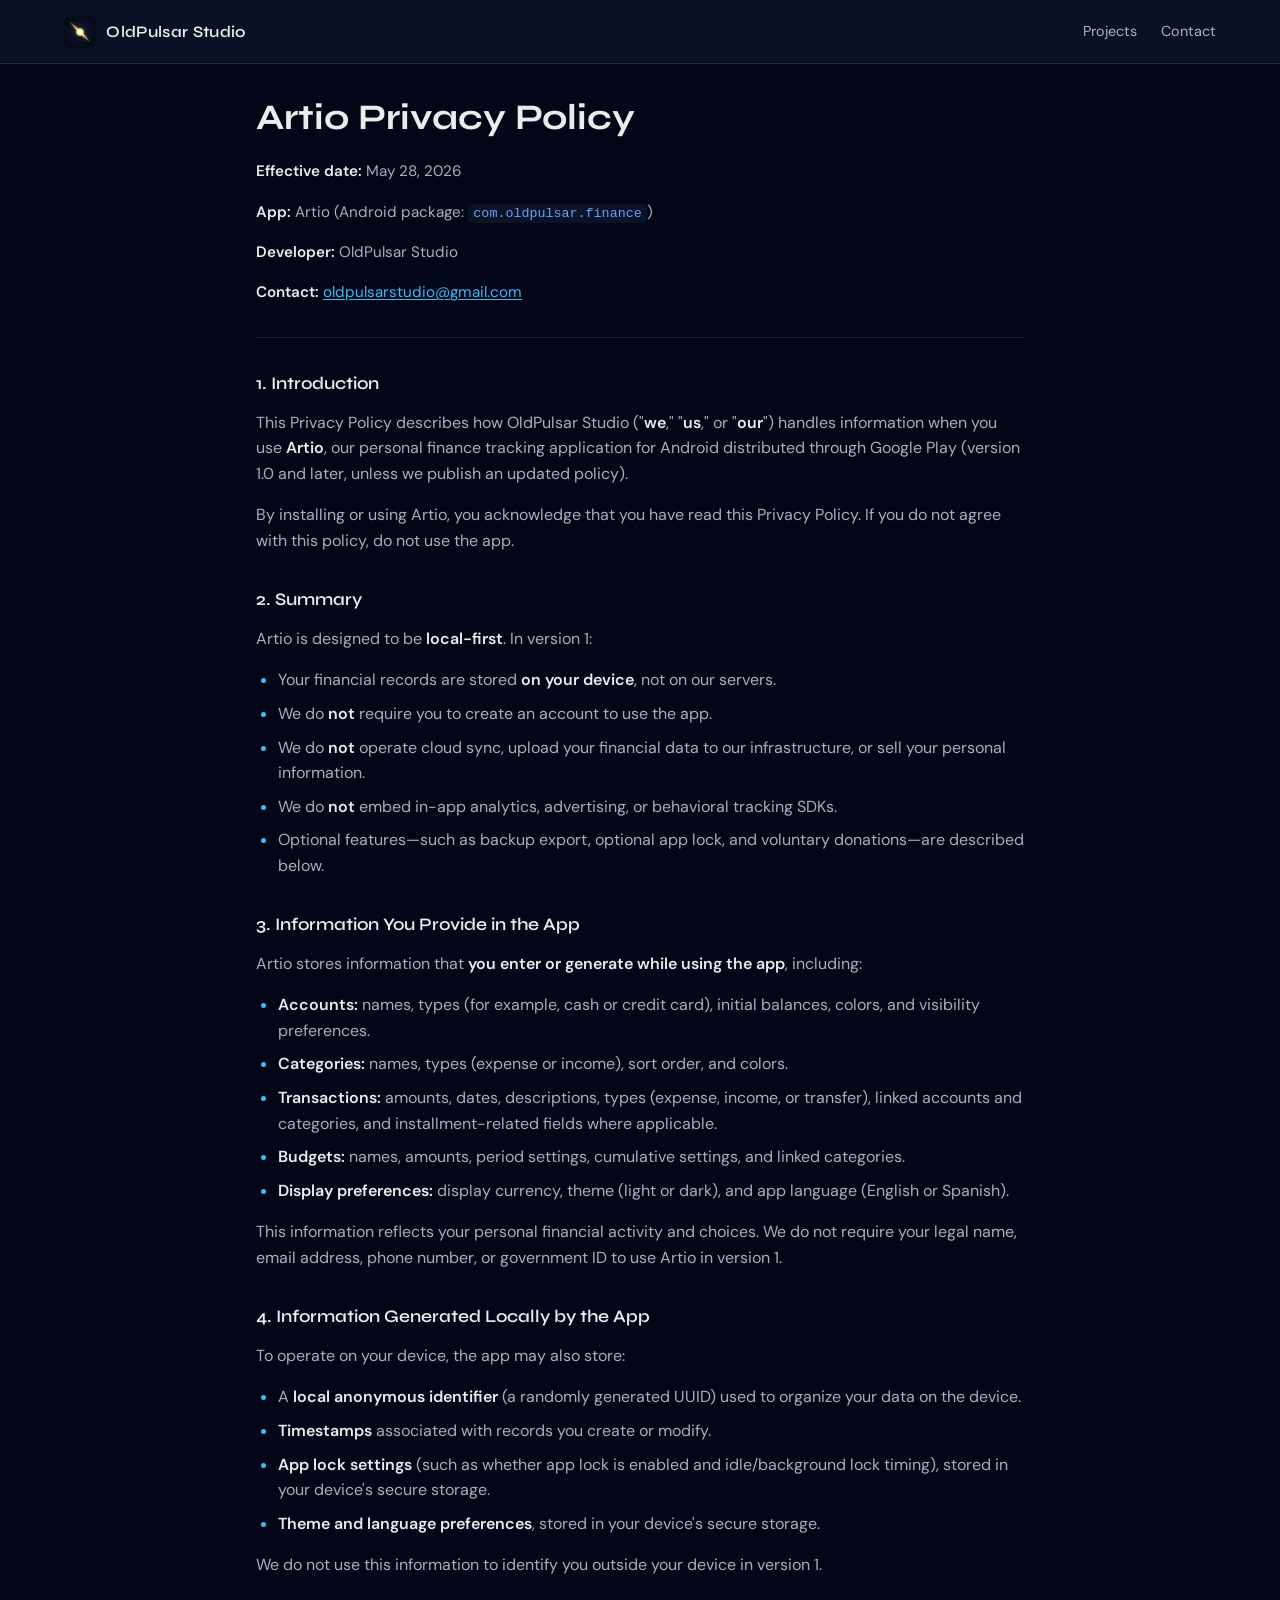
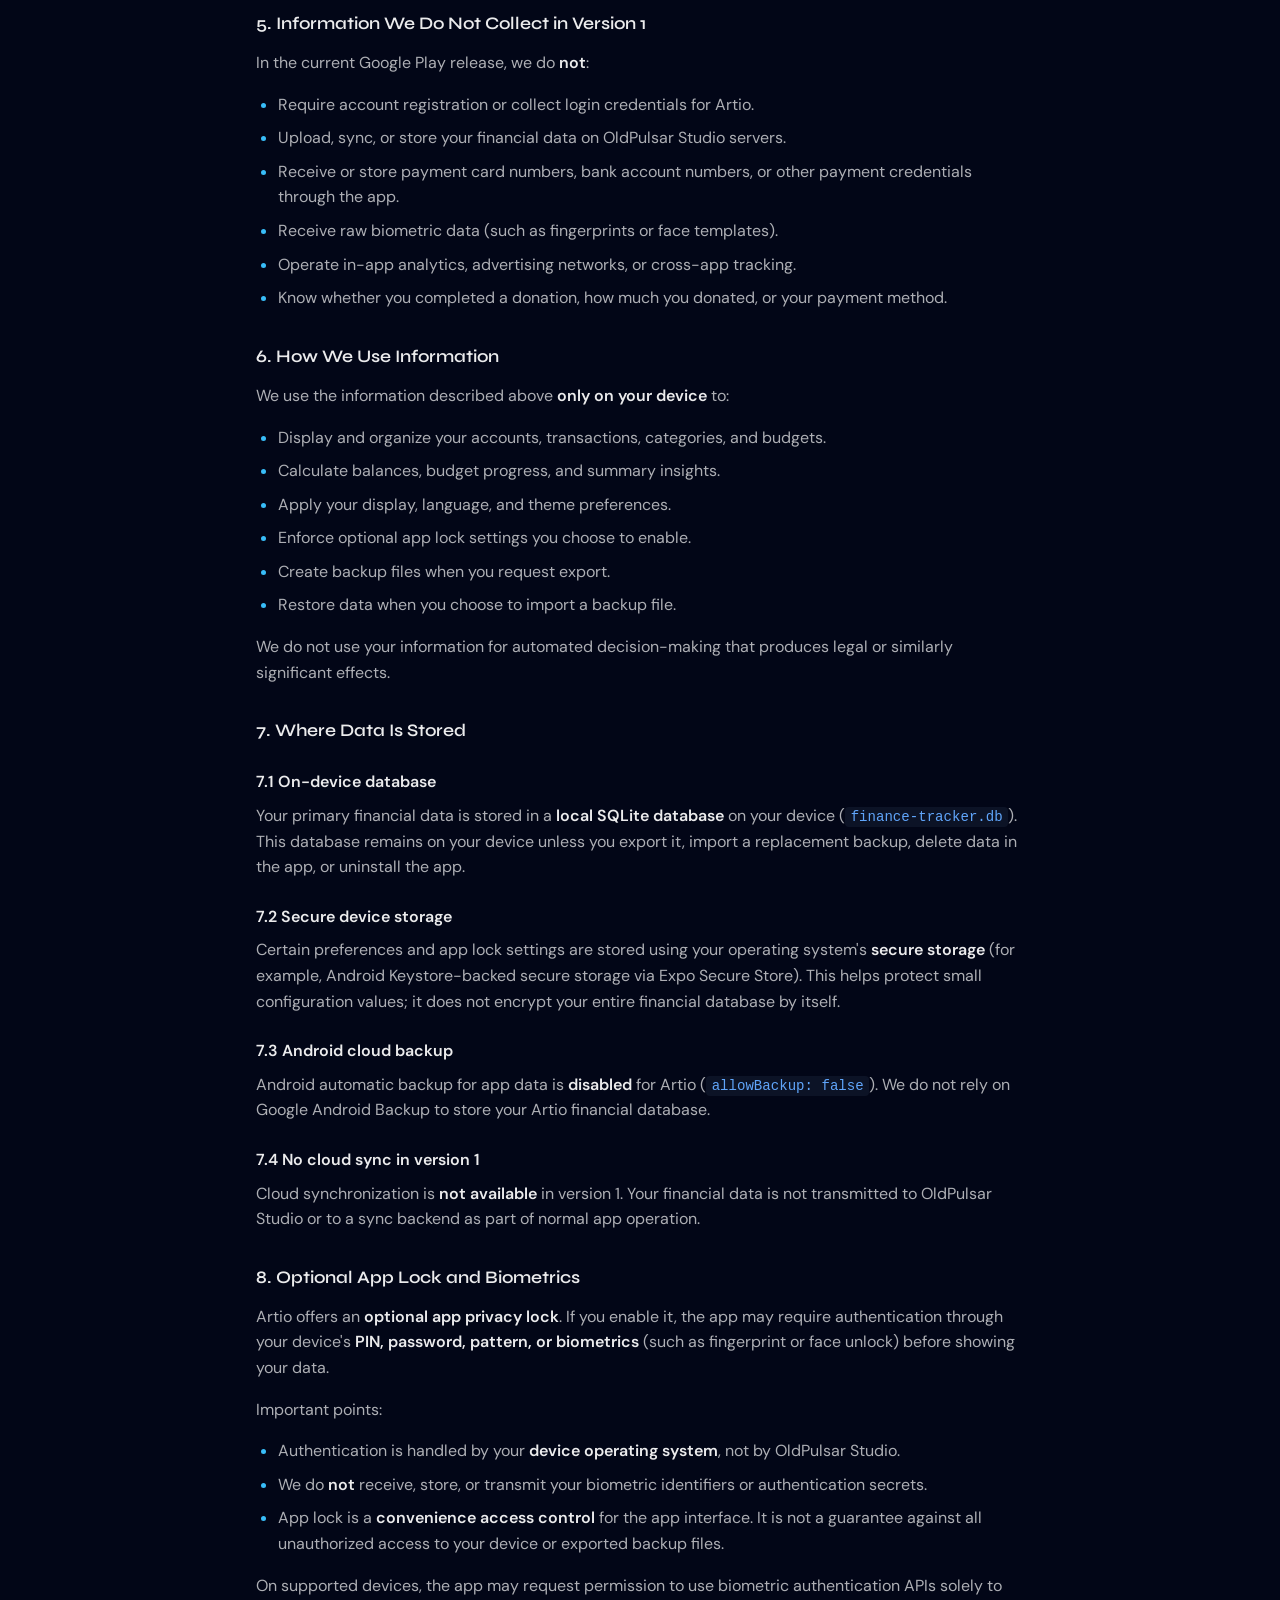
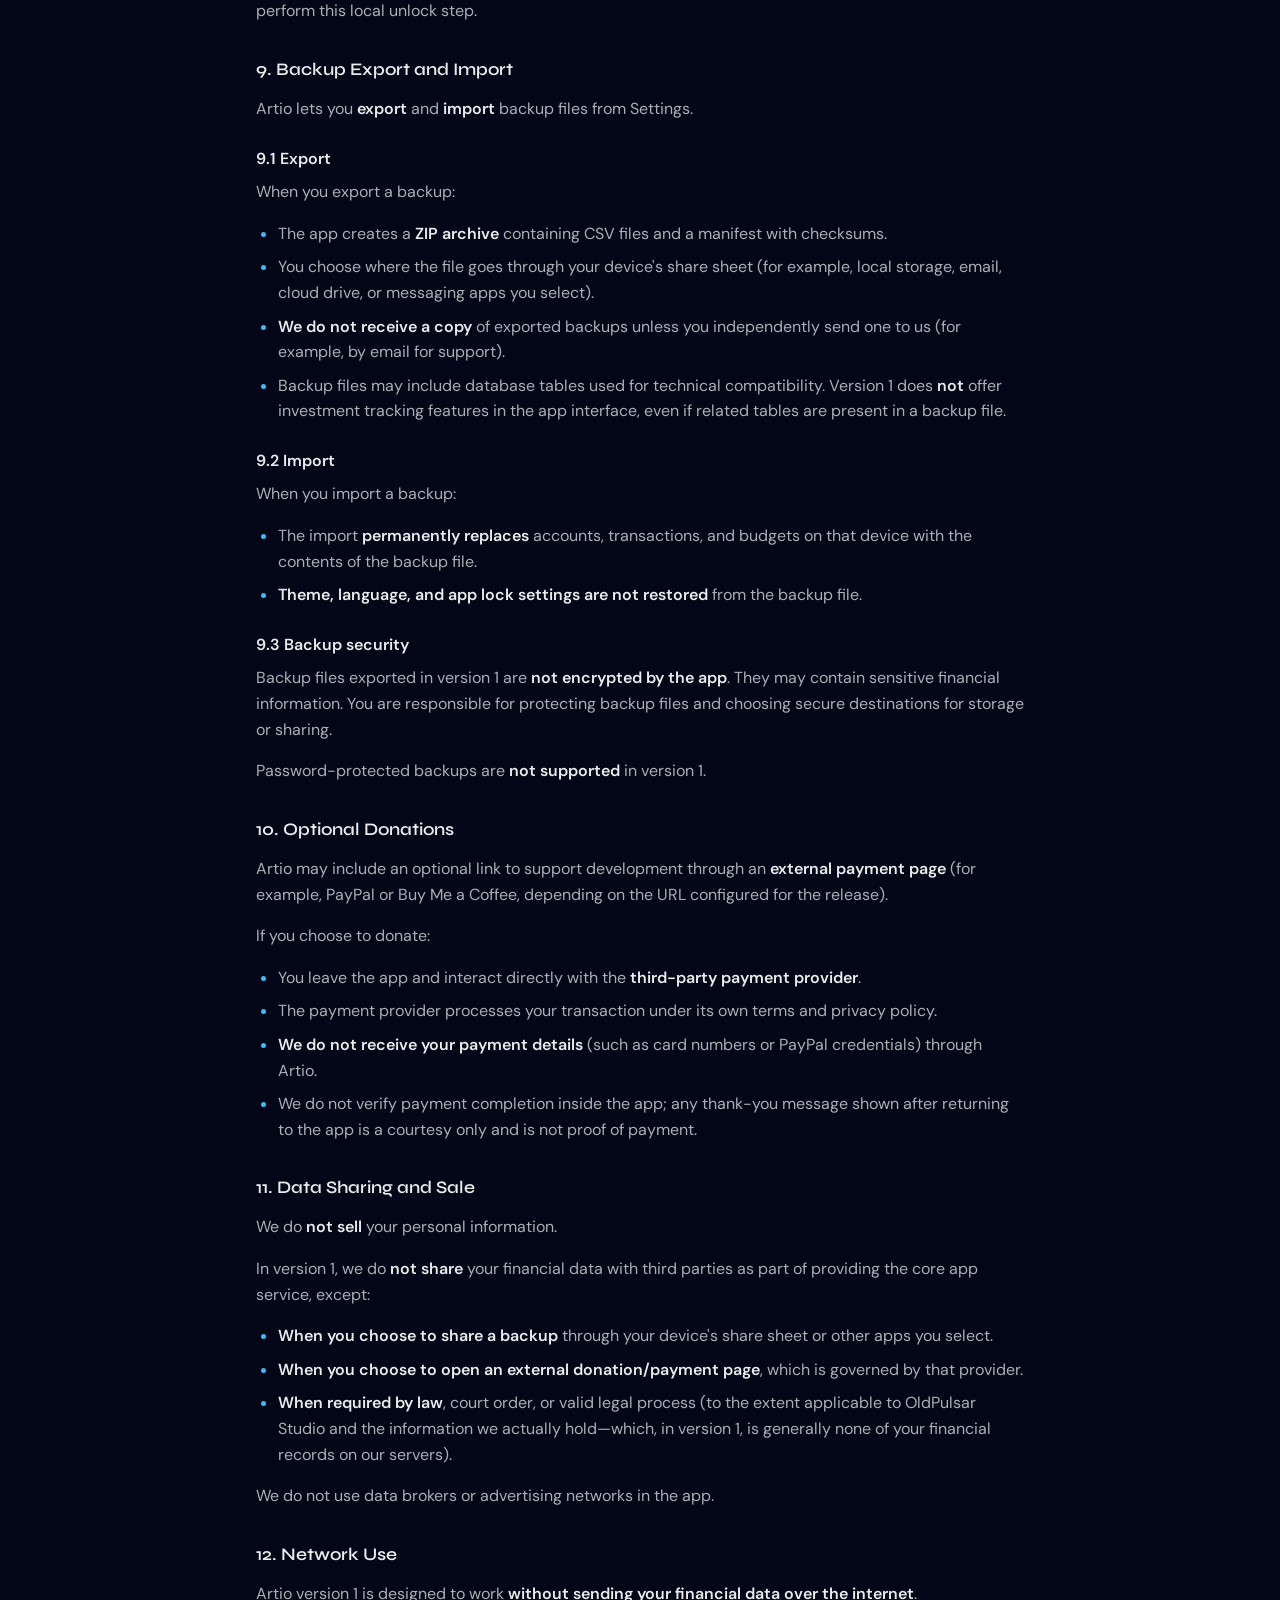
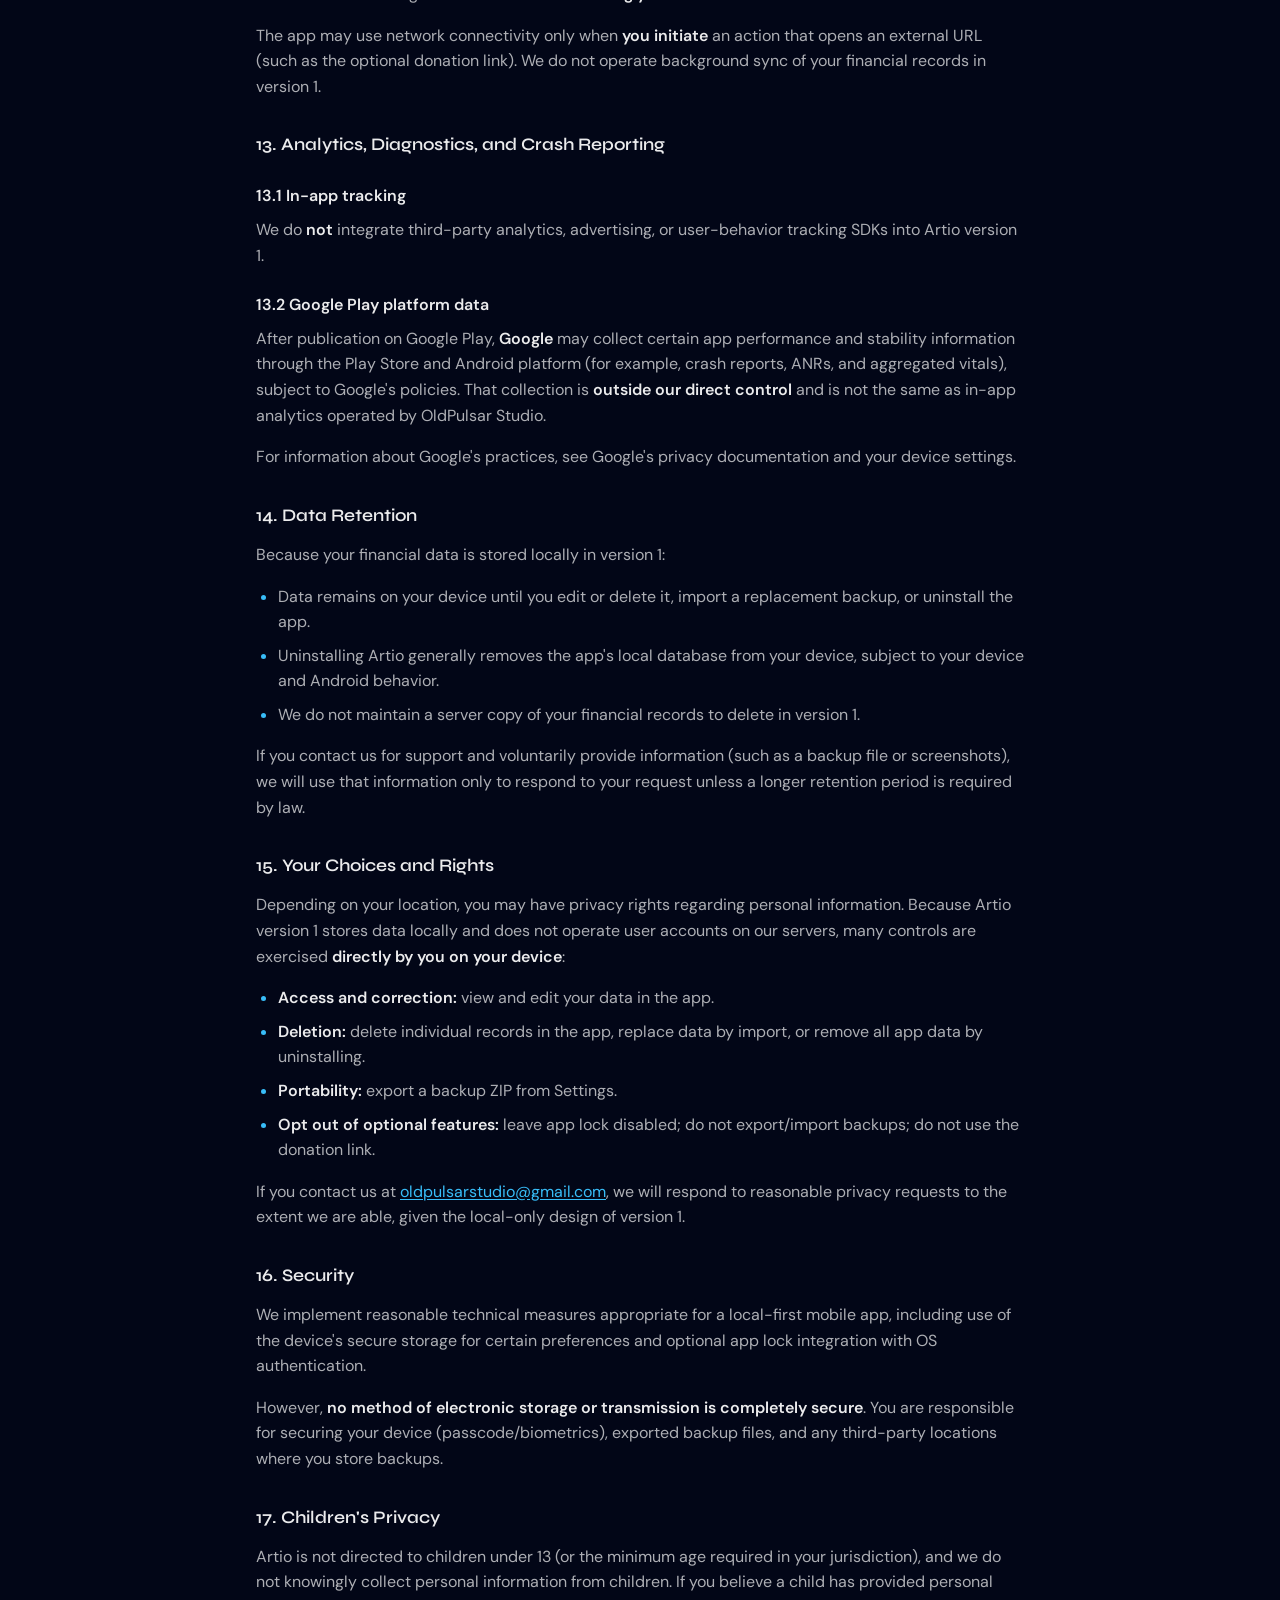
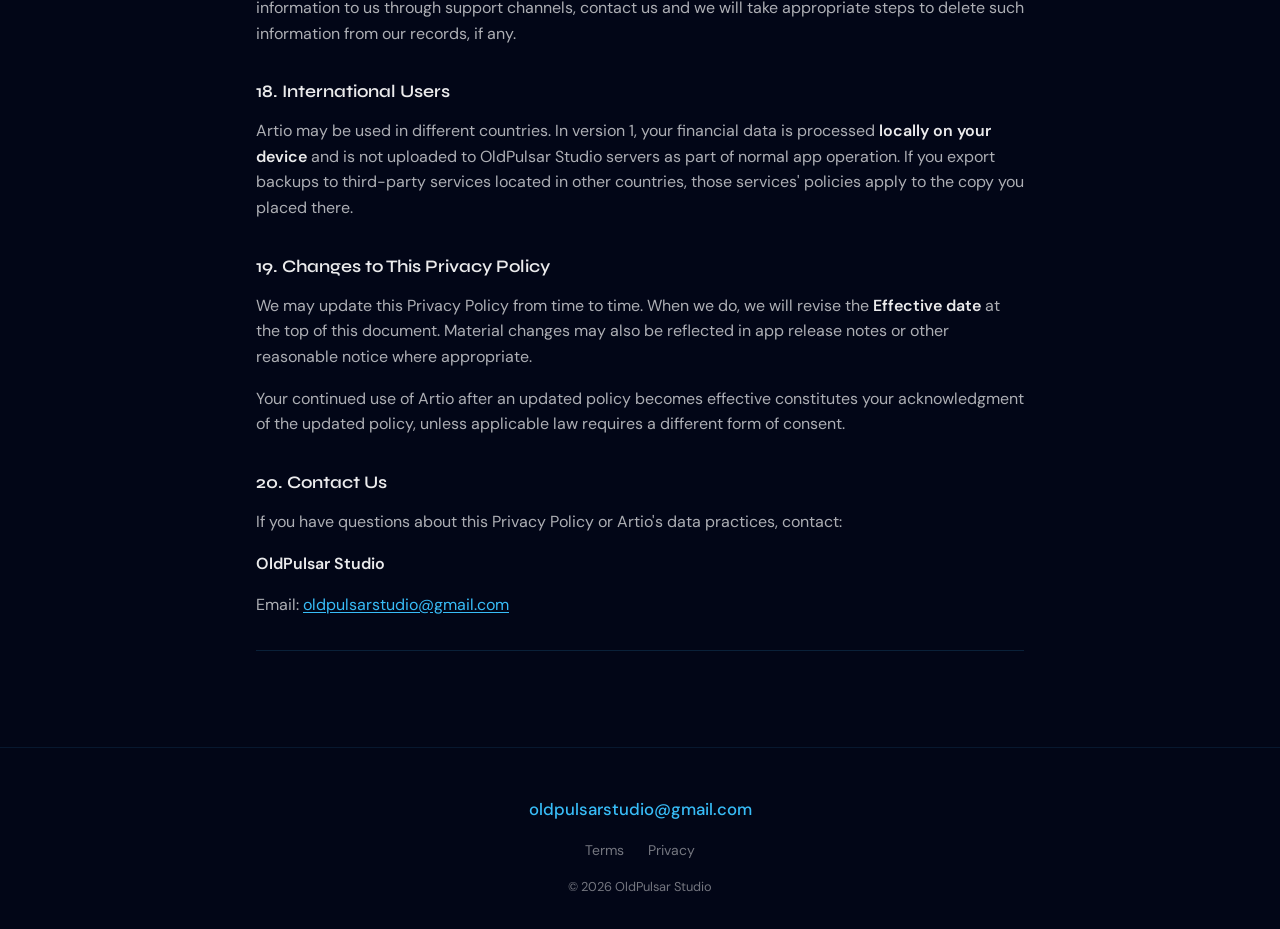
==== privacy/index.html @ 18e0c033 "Add OldPulsar Studio landing site with Artio legal pages. Ship the pulsar-themed GitHub Pages site, " ====
<!DOCTYPE html>
<html lang="en">
<head>
  <meta charset="UTF-8">
  <meta name="viewport" content="width=device-width, initial-scale=1">
  <meta name="description" content="Artio Privacy Policy — OldPulsar Studio">
  <meta name="theme-color" content="#020617">
  <title>Artio Privacy Policy — OldPulsar Studio</title>
  <link rel="icon" href="../assets/favicon.svg" type="image/svg+xml">
  <link rel="preconnect" href="https://fonts.googleapis.com">
  <link rel="preconnect" href="https://fonts.gstatic.com" crossorigin>
  <link href="https://fonts.googleapis.com/css2?family=DM+Sans:ital,opsz,wght@0,9..40,400;0,9..40,500;0,9..40,600&family=Syne:wght@600;700&display=swap" rel="stylesheet">
  <link rel="stylesheet" href="../style.css">
</head>
<body>
  <header class="site-header">
    <div class="container">
      <a class="brand" href="/">
        <img class="brand__mark" src="../assets/oldpulsar-mark.svg" alt="" width="32" height="32">
        <span>OldPulsar Studio</span>
      </a>
      <nav class="site-nav" aria-label="Main">
        <a href="/#projects">Projects</a>
        <a href="/#contact">Contact</a>
      </nav>
    </div>
  </header>

  <main class="page-legal">
    <div class="container legal">
      <div class="legal-body">
      <h1>Artio Privacy Policy</h1>
      <p><strong>Effective date:</strong> May 28, 2026</p>
      <p><strong>App:</strong> Artio (Android package: <code>com.oldpulsar.finance</code>)</p>
      <p><strong>Developer:</strong> OldPulsar Studio</p>
      <p><strong>Contact:</strong> <a href="mailto:oldpulsarstudio@gmail.com">oldpulsarstudio@gmail.com</a></p>
      <hr>
      <h3 id="1-introduction">1. Introduction</h3>
      <p>This Privacy Policy describes how OldPulsar Studio ("<strong>we</strong>," "<strong>us</strong>," or "<strong>our</strong>") handles information when you use <strong>Artio</strong>, our personal finance tracking application for Android distributed through Google Play (version 1.0 and later, unless we publish an updated policy).</p>
      <p>By installing or using Artio, you acknowledge that you have read this Privacy Policy. If you do not agree with this policy, do not use the app.</p>
      <h3 id="2-summary">2. Summary</h3>
      <p>Artio is designed to be <strong>local-first</strong>. In version 1:</p>
      <ul>
      <li>Your financial records are stored <strong>on your device</strong>, not on our servers.</li>
      <li>We do <strong>not</strong> require you to create an account to use the app.</li>
      <li>We do <strong>not</strong> operate cloud sync, upload your financial data to our infrastructure, or sell your personal information.</li>
      <li>We do <strong>not</strong> embed in-app analytics, advertising, or behavioral tracking SDKs.</li>
      <li>Optional features—such as backup export, optional app lock, and voluntary donations—are described below.</li>
      </ul>
      <h3 id="3-information-you-provide-in-the-app">3. Information You Provide in the App</h3>
      <p>Artio stores information that <strong>you enter or generate while using the app</strong>, including:</p>
      <ul>
      <li><strong>Accounts:</strong> names, types (for example, cash or credit card), initial balances, colors, and visibility preferences.</li>
      <li><strong>Categories:</strong> names, types (expense or income), sort order, and colors.</li>
      <li><strong>Transactions:</strong> amounts, dates, descriptions, types (expense, income, or transfer), linked accounts and categories, and installment-related fields where applicable.</li>
      <li><strong>Budgets:</strong> names, amounts, period settings, cumulative settings, and linked categories.</li>
      <li><strong>Display preferences:</strong> display currency, theme (light or dark), and app language (English or Spanish).</li>
      </ul>
      <p>This information reflects your personal financial activity and choices. We do not require your legal name, email address, phone number, or government ID to use Artio in version 1.</p>
      <h3 id="4-information-generated-locally-by-the-app">4. Information Generated Locally by the App</h3>
      <p>To operate on your device, the app may also store:</p>
      <ul>
      <li>A <strong>local anonymous identifier</strong> (a randomly generated UUID) used to organize your data on the device.</li>
      <li><strong>Timestamps</strong> associated with records you create or modify.</li>
      <li><strong>App lock settings</strong> (such as whether app lock is enabled and idle/background lock timing), stored in your device's secure storage.</li>
      <li><strong>Theme and language preferences</strong>, stored in your device's secure storage.</li>
      </ul>
      <p>We do not use this information to identify you outside your device in version 1.</p>
      <h3 id="5-information-we-do-not-collect-in-version-1">5. Information We Do Not Collect in Version 1</h3>
      <p>In the current Google Play release, we do <strong>not</strong>:</p>
      <ul>
      <li>Require account registration or collect login credentials for Artio.</li>
      <li>Upload, sync, or store your financial data on OldPulsar Studio servers.</li>
      <li>Receive or store payment card numbers, bank account numbers, or other payment credentials through the app.</li>
      <li>Receive raw biometric data (such as fingerprints or face templates).</li>
      <li>Operate in-app analytics, advertising networks, or cross-app tracking.</li>
      <li>Know whether you completed a donation, how much you donated, or your payment method.</li>
      </ul>
      <h3 id="6-how-we-use-information">6. How We Use Information</h3>
      <p>We use the information described above <strong>only on your device</strong> to:</p>
      <ul>
      <li>Display and organize your accounts, transactions, categories, and budgets.</li>
      <li>Calculate balances, budget progress, and summary insights.</li>
      <li>Apply your display, language, and theme preferences.</li>
      <li>Enforce optional app lock settings you choose to enable.</li>
      <li>Create backup files when you request export.</li>
      <li>Restore data when you choose to import a backup file.</li>
      </ul>
      <p>We do not use your information for automated decision-making that produces legal or similarly significant effects.</p>
      <h3 id="7-where-data-is-stored">7. Where Data Is Stored</h3>
      <h4 id="7-1-on-device-database">7.1 On-device database</h4>
      <p>Your primary financial data is stored in a <strong>local SQLite database</strong> on your device (<code>finance-tracker.db</code>). This database remains on your device unless you export it, import a replacement backup, delete data in the app, or uninstall the app.</p>
      <h4 id="7-2-secure-device-storage">7.2 Secure device storage</h4>
      <p>Certain preferences and app lock settings are stored using your operating system's <strong>secure storage</strong> (for example, Android Keystore-backed secure storage via Expo Secure Store). This helps protect small configuration values; it does not encrypt your entire financial database by itself.</p>
      <h4 id="7-3-android-cloud-backup">7.3 Android cloud backup</h4>
      <p>Android automatic backup for app data is <strong>disabled</strong> for Artio (<code>allowBackup: false</code>). We do not rely on Google Android Backup to store your Artio financial database.</p>
      <h4 id="7-4-no-cloud-sync-in-version-1">7.4 No cloud sync in version 1</h4>
      <p>Cloud synchronization is <strong>not available</strong> in version 1. Your financial data is not transmitted to OldPulsar Studio or to a sync backend as part of normal app operation.</p>
      <h3 id="8-optional-app-lock-and-biometrics">8. Optional App Lock and Biometrics</h3>
      <p>Artio offers an <strong>optional app privacy lock</strong>. If you enable it, the app may require authentication through your device's <strong>PIN, password, pattern, or biometrics</strong> (such as fingerprint or face unlock) before showing your data.</p>
      <p>Important points:</p>
      <ul>
      <li>Authentication is handled by your <strong>device operating system</strong>, not by OldPulsar Studio.</li>
      <li>We do <strong>not</strong> receive, store, or transmit your biometric identifiers or authentication secrets.</li>
      <li>App lock is a <strong>convenience access control</strong> for the app interface. It is not a guarantee against all unauthorized access to your device or exported backup files.</li>
      </ul>
      <p>On supported devices, the app may request permission to use biometric authentication APIs solely to perform this local unlock step.</p>
      <h3 id="9-backup-export-and-import">9. Backup Export and Import</h3>
      <p>Artio lets you <strong>export</strong> and <strong>import</strong> backup files from Settings.</p>
      <h4 id="9-1-export">9.1 Export</h4>
      <p>When you export a backup:</p>
      <ul>
      <li>The app creates a <strong>ZIP archive</strong> containing CSV files and a manifest with checksums.</li>
      <li>You choose where the file goes through your device's share sheet (for example, local storage, email, cloud drive, or messaging apps you select).</li>
      <li><strong>We do not receive a copy</strong> of exported backups unless you independently send one to us (for example, by email for support).</li>
      <li>Backup files may include database tables used for technical compatibility. Version 1 does <strong>not</strong> offer investment tracking features in the app interface, even if related tables are present in a backup file.</li>
      </ul>
      <h4 id="9-2-import">9.2 Import</h4>
      <p>When you import a backup:</p>
      <ul>
      <li>The import <strong>permanently replaces</strong> accounts, transactions, and budgets on that device with the contents of the backup file.</li>
      <li><strong>Theme, language, and app lock settings are not restored</strong> from the backup file.</li>
      </ul>
      <h4 id="9-3-backup-security">9.3 Backup security</h4>
      <p>Backup files exported in version 1 are <strong>not encrypted by the app</strong>. They may contain sensitive financial information. You are responsible for protecting backup files and choosing secure destinations for storage or sharing.</p>
      <p>Password-protected backups are <strong>not supported</strong> in version 1.</p>
      <h3 id="10-optional-donations">10. Optional Donations</h3>
      <p>Artio may include an optional link to support development through an <strong>external payment page</strong> (for example, PayPal or Buy Me a Coffee, depending on the URL configured for the release).</p>
      <p>If you choose to donate:</p>
      <ul>
      <li>You leave the app and interact directly with the <strong>third-party payment provider</strong>.</li>
      <li>The payment provider processes your transaction under its own terms and privacy policy.</li>
      <li><strong>We do not receive your payment details</strong> (such as card numbers or PayPal credentials) through Artio.</li>
      <li>We do not verify payment completion inside the app; any thank-you message shown after returning to the app is a courtesy only and is not proof of payment.</li>
      </ul>
      <h3 id="11-data-sharing-and-sale">11. Data Sharing and Sale</h3>
      <p>We do <strong>not sell</strong> your personal information.</p>
      <p>In version 1, we do <strong>not share</strong> your financial data with third parties as part of providing the core app service, except:</p>
      <ul>
      <li><strong>When you choose to share a backup</strong> through your device's share sheet or other apps you select.</li>
      <li><strong>When you choose to open an external donation/payment page</strong>, which is governed by that provider.</li>
      <li><strong>When required by law</strong>, court order, or valid legal process (to the extent applicable to OldPulsar Studio and the information we actually hold—which, in version 1, is generally none of your financial records on our servers).</li>
      </ul>
      <p>We do not use data brokers or advertising networks in the app.</p>
      <h3 id="12-network-use">12. Network Use</h3>
      <p>Artio version 1 is designed to work <strong>without sending your financial data over the internet</strong>.</p>
      <p>The app may use network connectivity only when <strong>you initiate</strong> an action that opens an external URL (such as the optional donation link). We do not operate background sync of your financial records in version 1.</p>
      <h3 id="13-analytics-diagnostics-and-crash-reporting">13. Analytics, Diagnostics, and Crash Reporting</h3>
      <h4 id="13-1-in-app-tracking">13.1 In-app tracking</h4>
      <p>We do <strong>not</strong> integrate third-party analytics, advertising, or user-behavior tracking SDKs into Artio version 1.</p>
      <h4 id="13-2-google-play-platform-data">13.2 Google Play platform data</h4>
      <p>After publication on Google Play, <strong>Google</strong> may collect certain app performance and stability information through the Play Store and Android platform (for example, crash reports, ANRs, and aggregated vitals), subject to Google's policies. That collection is <strong>outside our direct control</strong> and is not the same as in-app analytics operated by OldPulsar Studio.</p>
      <p>For information about Google's practices, see Google's privacy documentation and your device settings.</p>
      <h3 id="14-data-retention">14. Data Retention</h3>
      <p>Because your financial data is stored locally in version 1:</p>
      <ul>
      <li>Data remains on your device until you edit or delete it, import a replacement backup, or uninstall the app.</li>
      <li>Uninstalling Artio generally removes the app's local database from your device, subject to your device and Android behavior.</li>
      <li>We do not maintain a server copy of your financial records to delete in version 1.</li>
      </ul>
      <p>If you contact us for support and voluntarily provide information (such as a backup file or screenshots), we will use that information only to respond to your request unless a longer retention period is required by law.</p>
      <h3 id="15-your-choices-and-rights">15. Your Choices and Rights</h3>
      <p>Depending on your location, you may have privacy rights regarding personal information. Because Artio version 1 stores data locally and does not operate user accounts on our servers, many controls are exercised <strong>directly by you on your device</strong>:</p>
      <ul>
      <li><strong>Access and correction:</strong> view and edit your data in the app.</li>
      <li><strong>Deletion:</strong> delete individual records in the app, replace data by import, or remove all app data by uninstalling.</li>
      <li><strong>Portability:</strong> export a backup ZIP from Settings.</li>
      <li><strong>Opt out of optional features:</strong> leave app lock disabled; do not export/import backups; do not use the donation link.</li>
      </ul>
      <p>If you contact us at <a href="mailto:oldpulsarstudio@gmail.com">oldpulsarstudio@gmail.com</a>, we will respond to reasonable privacy requests to the extent we are able, given the local-only design of version 1.</p>
      <h3 id="16-security">16. Security</h3>
      <p>We implement reasonable technical measures appropriate for a local-first mobile app, including use of the device's secure storage for certain preferences and optional app lock integration with OS authentication.</p>
      <p>However, <strong>no method of electronic storage or transmission is completely secure</strong>. You are responsible for securing your device (passcode/biometrics), exported backup files, and any third-party locations where you store backups.</p>
      <h3 id="17-children-s-privacy">17. Children's Privacy</h3>
      <p>Artio is not directed to children under 13 (or the minimum age required in your jurisdiction), and we do not knowingly collect personal information from children. If you believe a child has provided personal information to us through support channels, contact us and we will take appropriate steps to delete such information from our records, if any.</p>
      <h3 id="18-international-users">18. International Users</h3>
      <p>Artio may be used in different countries. In version 1, your financial data is processed <strong>locally on your device</strong> and is not uploaded to OldPulsar Studio servers as part of normal app operation. If you export backups to third-party services located in other countries, those services' policies apply to the copy you placed there.</p>
      <h3 id="19-changes-to-this-privacy-policy">19. Changes to This Privacy Policy</h3>
      <p>We may update this Privacy Policy from time to time. When we do, we will revise the <strong>Effective date</strong> at the top of this document. Material changes may also be reflected in app release notes or other reasonable notice where appropriate.</p>
      <p>Your continued use of Artio after an updated policy becomes effective constitutes your acknowledgment of the updated policy, unless applicable law requires a different form of consent.</p>
      <h3 id="20-contact-us">20. Contact Us</h3>
      <p>If you have questions about this Privacy Policy or Artio's data practices, contact:</p>
      <p><strong>OldPulsar Studio</strong></p>
      <p>Email: <a href="mailto:oldpulsarstudio@gmail.com">oldpulsarstudio@gmail.com</a></p>
      <hr>
      </div>
    </div>
  </main>

  <footer class="site-footer">
    <div class="container">
      <a class="site-footer__email" href="mailto:oldpulsarstudio@gmail.com">oldpulsarstudio@gmail.com</a>
      <nav class="site-footer__legal" aria-label="Legal">
        <a href="/terms">Terms</a>
        <a href="/privacy">Privacy</a>
      </nav>
      <p class="site-footer__copy">&copy; <span id="year"></span> OldPulsar Studio</p>
    </div>
  </footer>

  <script>
    document.getElementById("year").textContent = new Date().getFullYear();
  </script>
</body>
</html>
---- style.css ----
/* OldPulsar Studio — cosmic landing */

:root {
  --space-deep: #020617;
  --space-mid: #0f172a;
  --beam-gold: #fde047;
  --beam-hot: #ffffff;
  --accent-blue: #38bdf8;
  --accent-blue-soft: #60a5fa;
  --text-primary: rgba(255, 255, 255, 0.92);
  --text-secondary: rgba(255, 255, 255, 0.68);
  --text-muted: rgba(255, 255, 255, 0.45);
  --glass: rgba(15, 23, 42, 0.72);
  --glass-border: rgba(56, 189, 248, 0.15);
  --artio-bg: #061512;
  --artio-amber: #f5a623;
  --artio-blue: #3b82f6;
  --font-display: "Syne", system-ui, sans-serif;
  --font-body: "DM Sans", system-ui, sans-serif;
  --max-width: 72rem;
  --header-h: 4rem;
}

*,
*::before,
*::after {
  box-sizing: border-box;
}

html {
  scroll-behavior: smooth;
}

body {
  margin: 0;
  overflow-x: hidden;
  font-family: var(--font-body);
  font-size: 1rem;
  line-height: 1.6;
  color: var(--text-primary);
  background: var(--space-deep);
  -webkit-font-smoothing: antialiased;
}

img {
  display: block;
  max-width: 100%;
}

a {
  color: var(--accent-blue);
  text-decoration: none;
  transition: color 0.2s ease;
}

a:hover {
  color: var(--beam-hot);
}

a:focus-visible {
  outline: 2px solid var(--accent-blue);
  outline-offset: 3px;
  border-radius: 2px;
}

/* —— Layout —— */

.container {
  width: min(100% - 2rem, var(--max-width));
  margin-inline: auto;
}

/* —— Header —— */

.site-header {
  position: fixed;
  top: 0;
  left: 0;
  right: 0;
  z-index: 100;
  height: var(--header-h);
  display: flex;
  align-items: center;
  background: var(--glass);
  border-bottom: 1px solid var(--glass-border);
  backdrop-filter: blur(12px);
  -webkit-backdrop-filter: blur(12px);
}

.site-header .container {
  display: flex;
  align-items: center;
  justify-content: space-between;
  gap: 1rem;
}

.brand {
  display: flex;
  align-items: center;
  gap: 0.65rem;
  color: var(--text-primary);
  font-family: var(--font-display);
  font-weight: 600;
  font-size: 1rem;
  letter-spacing: 0.02em;
}

.brand:hover {
  color: var(--beam-hot);
}

.brand__mark {
  width: 2rem;
  height: 2rem;
  border-radius: 6px;
}

.site-nav {
  display: flex;
  gap: 1.5rem;
}

.site-nav a {
  font-size: 0.9rem;
  color: var(--text-secondary);
}

.site-nav a:hover {
  color: var(--accent-blue);
}

/* —— Hero —— */

.hero {
  position: relative;
  min-height: 100vh;
  min-height: 100dvh;
  display: flex;
  align-items: center;
  padding: calc(var(--header-h) + 2rem) 0 4rem;
  isolation: isolate;
}

.hero__bg {
  position: absolute;
  inset: 0;
  z-index: -1;
  background: radial-gradient(ellipse 80% 60% at 30% 40%, var(--space-mid) 0%, var(--space-deep) 70%);
}

.hero__stars {
  position: absolute;
  inset: 0;
  opacity: 0.85;
  background-image:
    radial-gradient(1px 1px at 10% 20%, rgba(255, 255, 255, 0.7), transparent),
    radial-gradient(1px 1px at 25% 65%, rgba(255, 255, 255, 0.5), transparent),
    radial-gradient(1.5px 1.5px at 40% 15%, rgba(255, 255, 255, 0.6), transparent),
    radial-gradient(1px 1px at 55% 80%, rgba(255, 255, 255, 0.4), transparent),
    radial-gradient(1px 1px at 70% 35%, rgba(255, 255, 255, 0.55), transparent),
    radial-gradient(1.5px 1.5px at 85% 55%, rgba(255, 255, 255, 0.65), transparent),
    radial-gradient(1px 1px at 15% 85%, rgba(255, 255, 255, 0.45), transparent),
    radial-gradient(1px 1px at 92% 12%, rgba(255, 255, 255, 0.5), transparent),
    radial-gradient(1px 1px at 48% 48%, rgba(56, 189, 248, 0.35), transparent),
    radial-gradient(1px 1px at 62% 22%, rgba(255, 255, 255, 0.35), transparent);
  background-size: 100% 100%;
  animation: starDrift 120s linear infinite;
}

@keyframes starDrift {
  to {
    transform: translateY(-2%);
  }
}

.hero__vignette {
  position: absolute;
  inset: 0;
  background: radial-gradient(ellipse 100% 80% at 50% 50%, transparent 30%, rgba(2, 6, 23, 0.75) 100%);
  pointer-events: none;
}

.hero__beam-wrap {
  position: absolute;
  inset: 0;
  overflow: hidden;
  pointer-events: none;
}

.hero__beam {
  position: absolute;
  top: 18%;
  left: -15%;
  width: 140vw;
  height: 14vh;
  min-height: 5rem;
  transform: rotate(45deg);
  transform-origin: center center;
  background: linear-gradient(
    90deg,
    transparent 0%,
    rgba(245, 158, 11, 0.08) 18%,
    rgba(253, 224, 71, 0.45) 38%,
    rgba(255, 255, 255, 0.85) 50%,
    rgba(253, 224, 71, 0.45) 62%,
    rgba(245, 158, 11, 0.08) 82%,
    transparent 100%
  );
  filter: blur(18px);
  opacity: 0.9;
  animation: beamPulse 6s ease-in-out infinite;
}

.hero__beam--sharp {
  top: 20%;
  height: 3vh;
  min-height: 1.25rem;
  filter: none;
  opacity: 0.55;
  background: linear-gradient(
    90deg,
    transparent 0%,
    rgba(253, 224, 71, 0.2) 40%,
    rgba(255, 255, 255, 0.95) 50%,
    rgba(253, 224, 71, 0.2) 60%,
    transparent 100%
  );
  animation: none;
}

@keyframes beamPulse {
  0%,
  100% {
    opacity: 0.75;
  }
  50% {
    opacity: 1;
  }
}

.hero__core-wrap {
  position: absolute;
  top: 22%;
  left: 12%;
  width: clamp(4rem, 12vw, 7rem);
  height: clamp(4rem, 12vw, 7rem);
  pointer-events: none;
}

.hero__orbit {
  position: absolute;
  inset: -60%;
  border: 1px solid rgba(253, 224, 71, 0.12);
  border-radius: 50%;
}

.hero__orbit--mid {
  inset: -35%;
  border-width: 2px;
  border-color: rgba(253, 224, 71, 0.22);
}

.hero__core {
  position: absolute;
  inset: 15%;
  border-radius: 50%;
  background: radial-gradient(circle at 40% 35%, var(--beam-hot) 0%, var(--beam-gold) 55%, #f59e0b 100%);
  box-shadow:
    0 0 30px rgba(253, 224, 71, 0.6),
    0 0 80px rgba(253, 224, 71, 0.35),
    0 0 120px rgba(56, 189, 248, 0.15);
  animation: coreGlow 5s ease-in-out infinite;
}

@keyframes coreGlow {
  0%,
  100% {
    box-shadow:
      0 0 30px rgba(253, 224, 71, 0.55),
      0 0 80px rgba(253, 224, 71, 0.3),
      0 0 120px rgba(56, 189, 248, 0.12);
  }
  50% {
    box-shadow:
      0 0 40px rgba(253, 224, 71, 0.75),
      0 0 100px rgba(253, 224, 71, 0.45),
      0 0 140px rgba(56, 189, 248, 0.2);
  }
}

.hero__content {
  position: relative;
  max-width: 36rem;
}

.hero__eyebrow {
  margin: 0 0 0.75rem;
  font-size: 0.8rem;
  font-weight: 500;
  letter-spacing: 0.2em;
  text-transform: uppercase;
  color: var(--accent-blue);
}

.hero__title {
  margin: 0 0 1rem;
  font-family: var(--font-display);
  font-size: clamp(2.25rem, 6vw, 3.75rem);
  font-weight: 700;
  line-height: 1.1;
  letter-spacing: -0.02em;
  background: linear-gradient(135deg, var(--beam-hot) 0%, var(--beam-gold) 45%, var(--accent-blue-soft) 100%);
  -webkit-background-clip: text;
  background-clip: text;
  color: transparent;
}

.hero__lead {
  margin: 0;
  font-size: clamp(1.05rem, 2.5vw, 1.2rem);
  color: var(--text-secondary);
  max-width: 32ch;
}

/* —— Sections —— */

.section {
  padding: 5rem 0;
}

.section--projects {
  background: linear-gradient(180deg, var(--space-deep) 0%, #030712 50%, var(--space-deep) 100%);
  border-top: 1px solid rgba(56, 189, 248, 0.08);
}

.section__title {
  margin: 0 0 0.5rem;
  font-family: var(--font-display);
  font-size: clamp(1.5rem, 4vw, 2rem);
  font-weight: 600;
  color: var(--text-primary);
}

.section__subtitle {
  margin: 0 0 2.5rem;
  color: var(--text-muted);
  font-size: 1rem;
}

/* —— Project card —— */

.projects-grid {
  display: grid;
  gap: 1.5rem;
}

@media (min-width: 640px) {
  .projects-grid {
    grid-template-columns: repeat(auto-fill, minmax(18rem, 1fr));
  }
}

.project-card {
  position: relative;
  display: flex;
  flex-direction: column;
  gap: 1rem;
  padding: 1.5rem;
  border-radius: 1rem;
  background: linear-gradient(160deg, rgba(6, 21, 18, 0.95) 0%, rgba(6, 21, 18, 0.7) 100%);
  border: 1px solid rgba(59, 130, 246, 0.2);
  box-shadow: 0 8px 32px rgba(0, 0, 0, 0.35);
  overflow: hidden;
  transition:
    transform 0.25s ease,
    box-shadow 0.25s ease,
    border-color 0.25s ease;
}

.project-card::before {
  content: "";
  position: absolute;
  top: 0;
  left: 0;
  right: 0;
  height: 2px;
  background: linear-gradient(90deg, var(--artio-amber), var(--artio-blue));
}

.project-card:hover {
  transform: translateY(-4px);
  box-shadow:
    0 12px 40px rgba(0, 0, 0, 0.45),
    0 0 24px rgba(59, 130, 246, 0.15);
}

.project-card__header {
  display: flex;
  align-items: center;
  gap: 1rem;
}

.project-card__icon {
  width: 4.5rem;
  height: 4.5rem;
  border-radius: 18%;
  flex-shrink: 0;
  box-shadow: 0 4px 16px rgba(0, 0, 0, 0.4);
}

.project-card__name {
  margin: 0;
  font-family: var(--font-display);
  font-size: 1.35rem;
  font-weight: 600;
}

.project-card__desc {
  margin: 0;
  flex: 1;
  color: var(--text-secondary);
  font-size: 0.95rem;
}

.project-card__link {
  display: inline-flex;
  align-items: center;
  justify-content: center;
  min-height: 2.75rem;
  padding: 0.6rem 1.25rem;
  align-self: flex-start;
  font-weight: 500;
  font-size: 0.9rem;
  color: var(--space-deep);
  background: linear-gradient(135deg, var(--artio-amber) 0%, #e8940f 100%);
  border-radius: 0.5rem;
  transition:
    filter 0.2s ease,
    box-shadow 0.2s ease;
}

.project-card__link:hover {
  color: var(--space-deep);
  filter: brightness(1.08);
  box-shadow: 0 0 20px rgba(245, 166, 35, 0.35);
}

/* —— Footer —— */

.site-footer {
  padding: 3rem 0 2rem;
  border-top: 1px solid rgba(56, 189, 248, 0.1);
  background: var(--space-deep);
}

.site-footer .container {
  display: flex;
  flex-direction: column;
  align-items: center;
  gap: 1rem;
  text-align: center;
}

.site-footer__email {
  font-size: 1.05rem;
  font-weight: 500;
}

.site-footer__legal {
  display: flex;
  flex-wrap: wrap;
  justify-content: center;
  gap: 1rem 1.5rem;
  font-size: 0.875rem;
}

.site-footer__legal a {
  color: var(--text-muted);
}

.site-footer__legal a:hover {
  color: var(--accent-blue);
}

.site-footer__copy {
  margin: 0;
  font-size: 0.8rem;
  color: var(--text-muted);
}

/* —— Legal pages —— */

.page-legal {
  padding-top: calc(var(--header-h) + 2rem);
  padding-bottom: 4rem;
  min-height: 60vh;
}

.legal {
  max-width: 48rem;
}

.legal-body h1 {
  font-family: var(--font-display);
  font-size: clamp(1.75rem, 4vw, 2.25rem);
  margin: 0 0 1.25rem;
  line-height: 1.2;
}

.legal-body > p:first-of-type,
.legal-body > p:nth-of-type(-n + 4) {
  color: var(--text-secondary);
  font-size: 0.95rem;
}

.legal-body p {
  color: var(--text-secondary);
  margin: 0 0 1rem;
}

.legal-body h2.legal-lang-heading {
  font-family: var(--font-display);
  font-size: 1.5rem;
  margin: 3rem 0 1.25rem;
  padding-top: 1rem;
  color: var(--accent-blue);
  border-top: 1px solid rgba(56, 189, 248, 0.2);
}

.legal-body h3 {
  font-family: var(--font-display);
  font-size: 1.1rem;
  font-weight: 600;
  margin: 2rem 0 0.75rem;
  color: var(--text-primary);
}

.legal-body h4 {
  font-size: 1rem;
  font-weight: 600;
  margin: 1.5rem 0 0.5rem;
  color: var(--text-primary);
}

.legal-body ul {
  margin: 0 0 1rem;
  padding-left: 1.35rem;
  color: var(--text-secondary);
}

.legal-body li {
  margin-bottom: 0.5rem;
}

.legal-body li::marker {
  color: var(--accent-blue);
}

.legal-body hr {
  border: none;
  border-top: 1px solid rgba(56, 189, 248, 0.15);
  margin: 2rem 0;
}

.legal-body code {
  font-size: 0.88em;
  padding: 0.15em 0.4em;
  border-radius: 0.25rem;
  background: rgba(15, 23, 42, 0.8);
  color: var(--accent-blue-soft);
}

.legal-body a {
  color: var(--accent-blue);
  text-decoration: underline;
  text-underline-offset: 2px;
}

.legal-body a:hover {
  color: var(--beam-hot);
}

.legal-body strong {
  color: var(--text-primary);
  font-weight: 600;
}

/* —— Reduced motion —— */

@media (prefers-reduced-motion: reduce) {
  html {
    scroll-behavior: auto;
  }

  .hero__stars,
  .hero__beam,
  .hero__core {
    animation: none;
  }
}

/* —— Responsive hero —— */

@media (max-width: 639px) {
  .hero__beam {
    top: 8%;
    left: -30%;
    width: 160vw;
    opacity: 0.65;
  }

  .hero__beam--sharp {
    top: 10%;
    opacity: 0.4;
  }

  .hero__core-wrap {
    top: 12%;
    left: 50%;
    transform: translateX(-50%);
  }

  .hero__content {
    margin-top: clamp(8rem, 28vh, 12rem);
    text-align: center;
    margin-inline: auto;
  }

  .hero__lead {
    margin-inline: auto;
  }

  .site-nav {
    gap: 1rem;
  }
}

@media (min-width: 1024px) {
  .hero .container {
    display: grid;
    grid-template-columns: 1fr 1fr;
    align-items: center;
    gap: 2rem;
  }

  .hero__content {
    max-width: none;
  }

  .hero__beam {
    top: 25%;
    left: 5%;
  }

  .hero__beam--sharp {
    top: 27%;
  }

  .hero__core-wrap {
    top: 28%;
    left: 55%;
  }
}
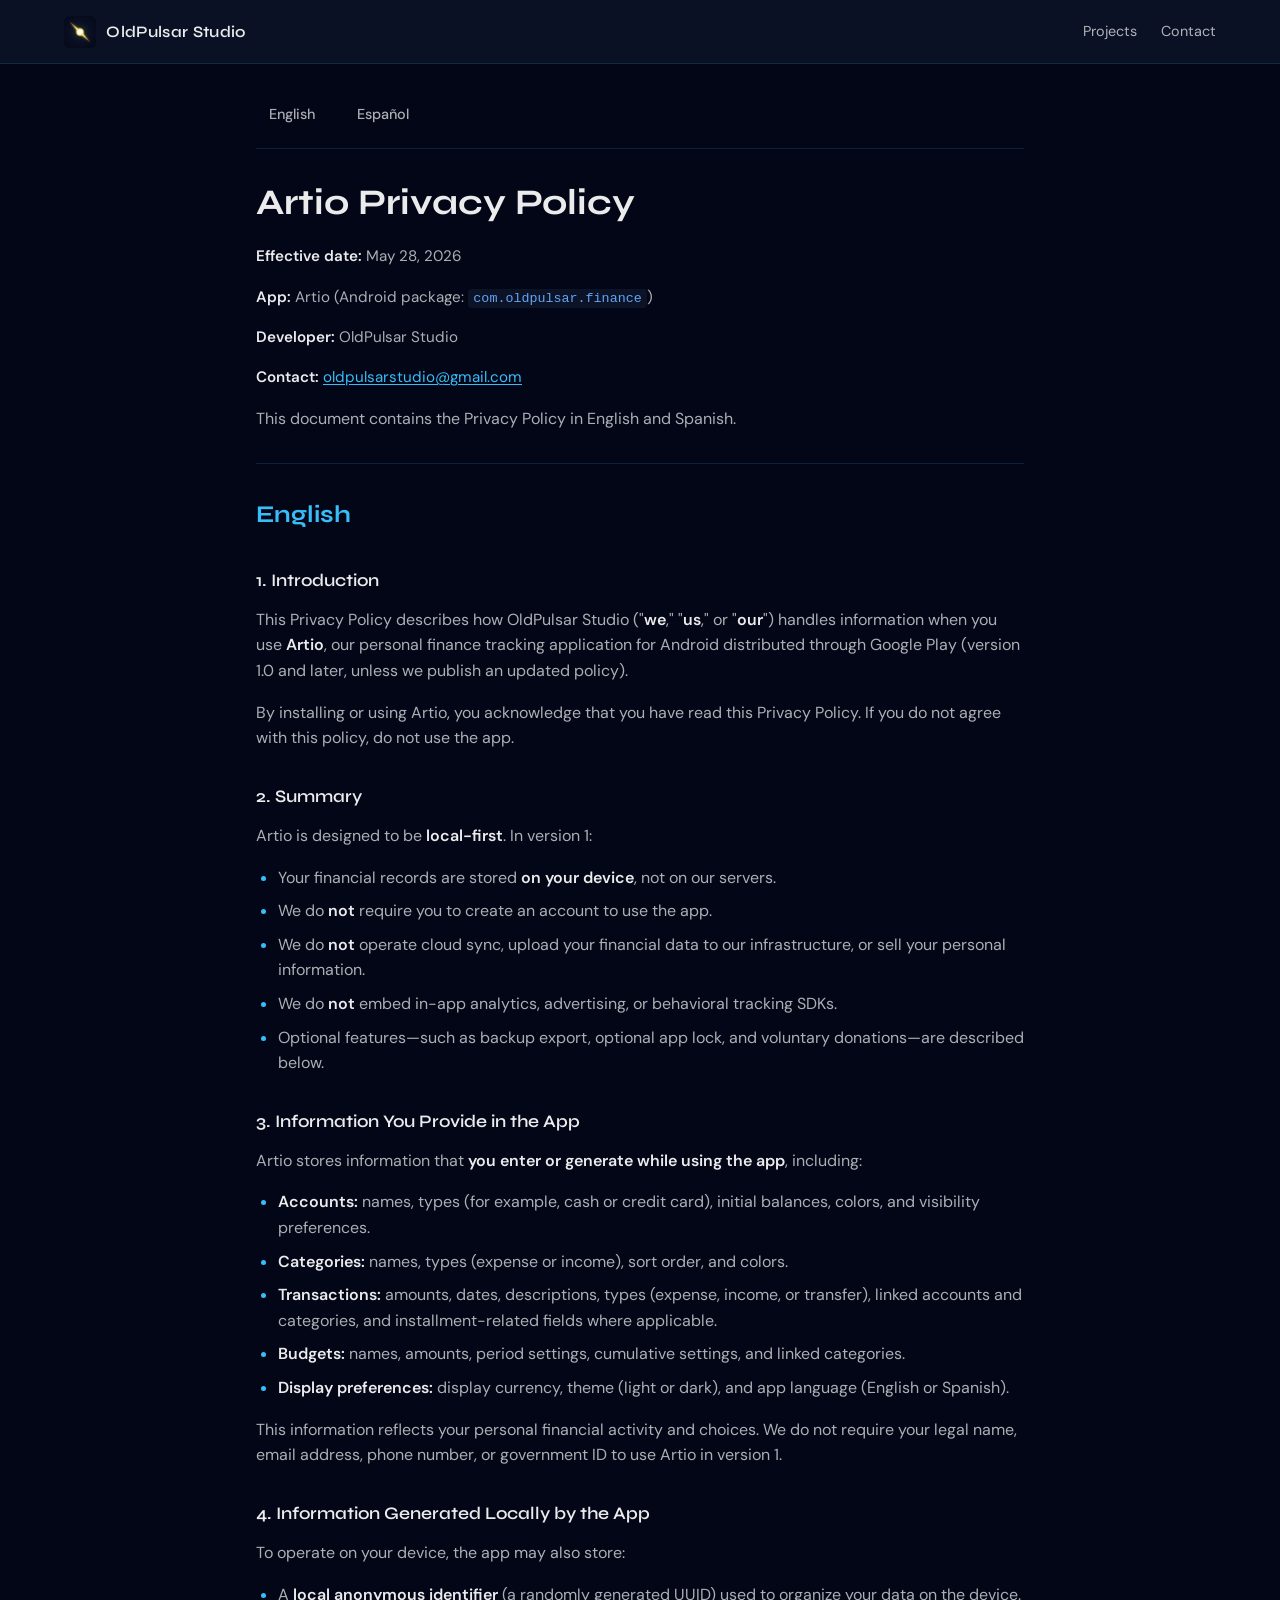
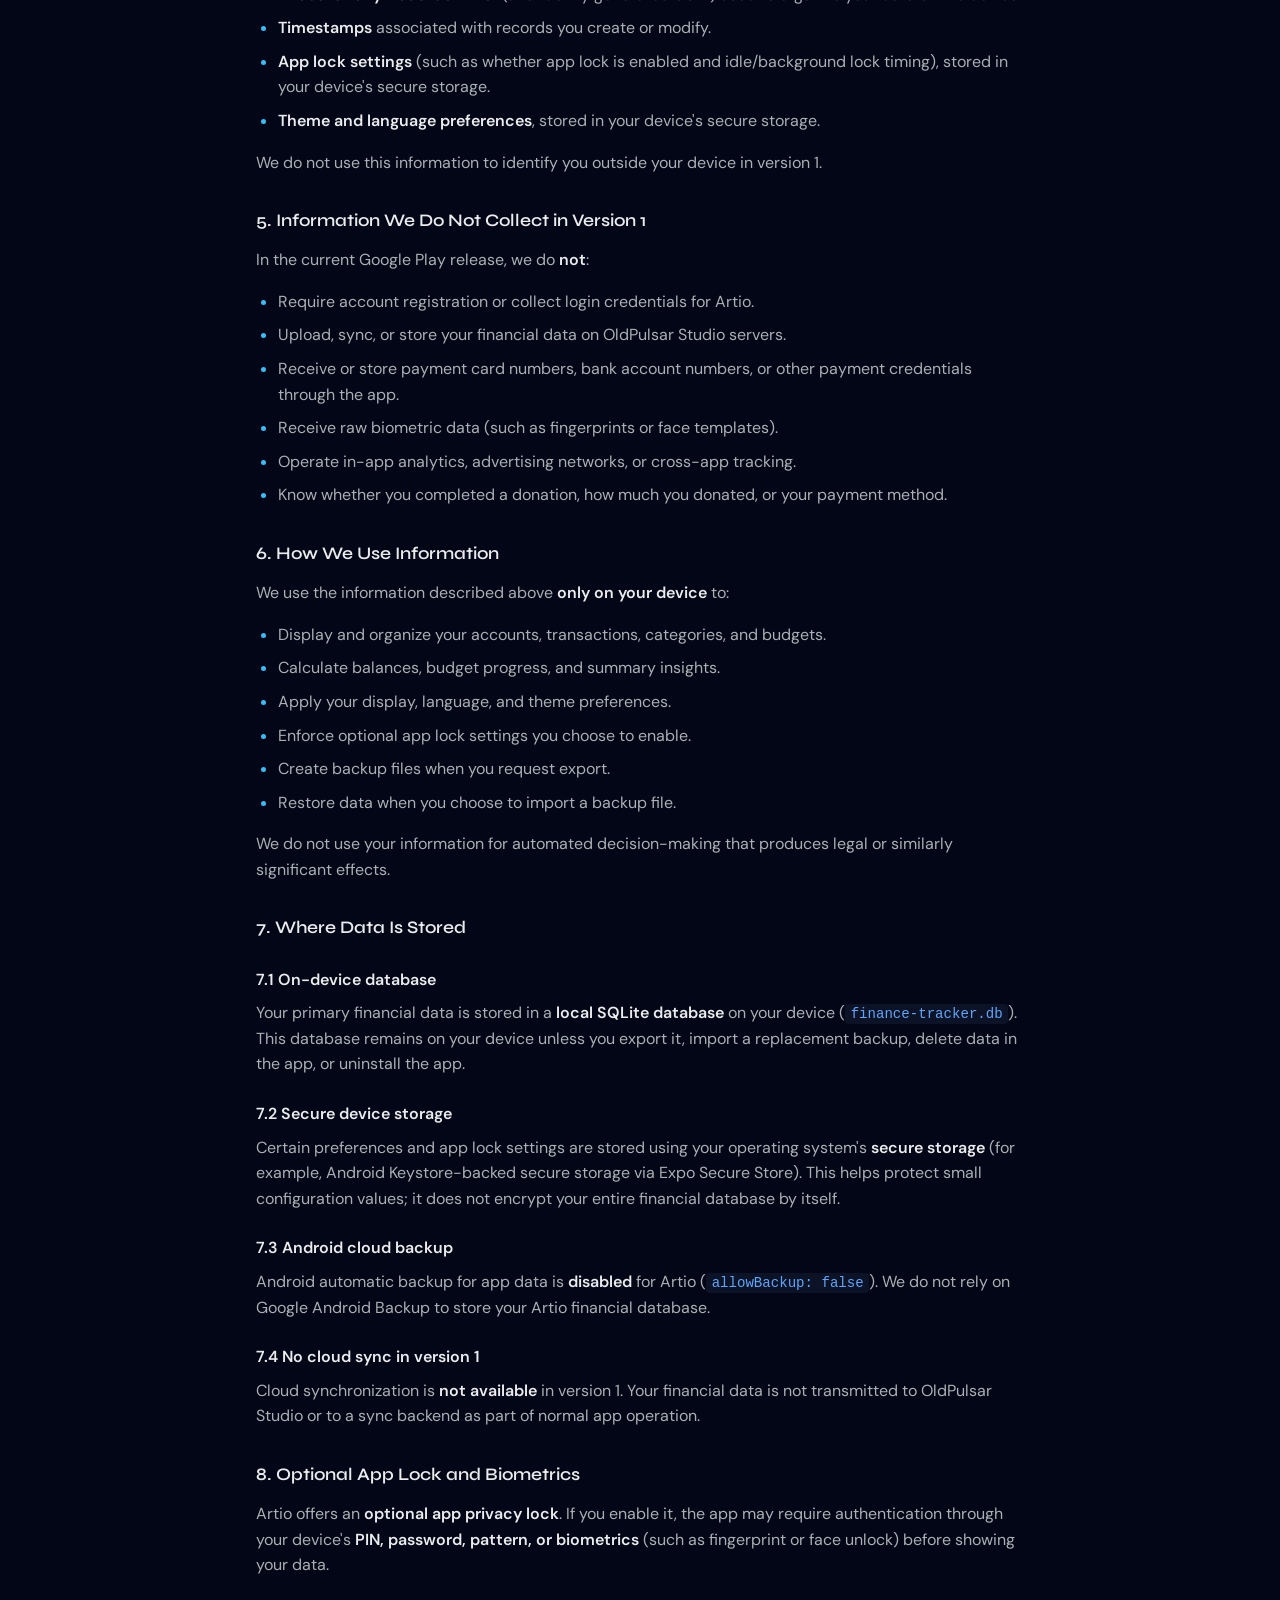
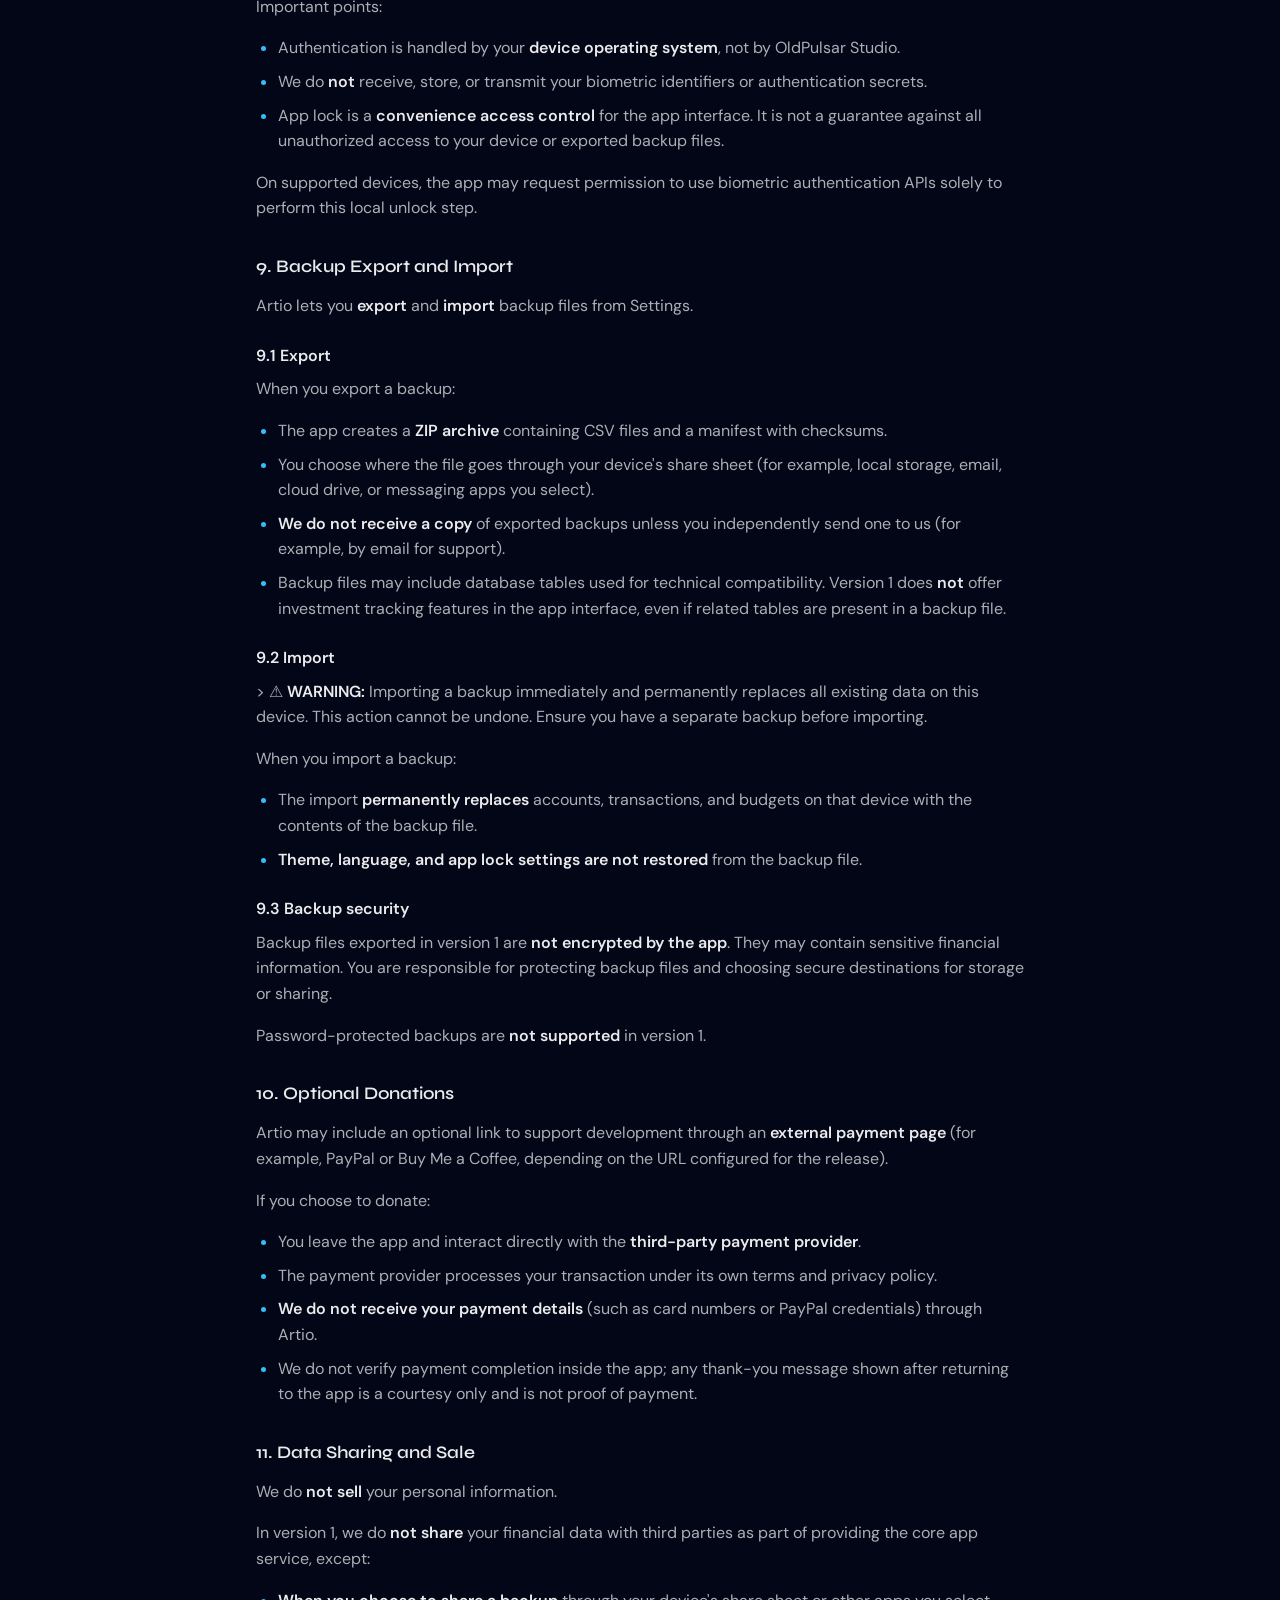
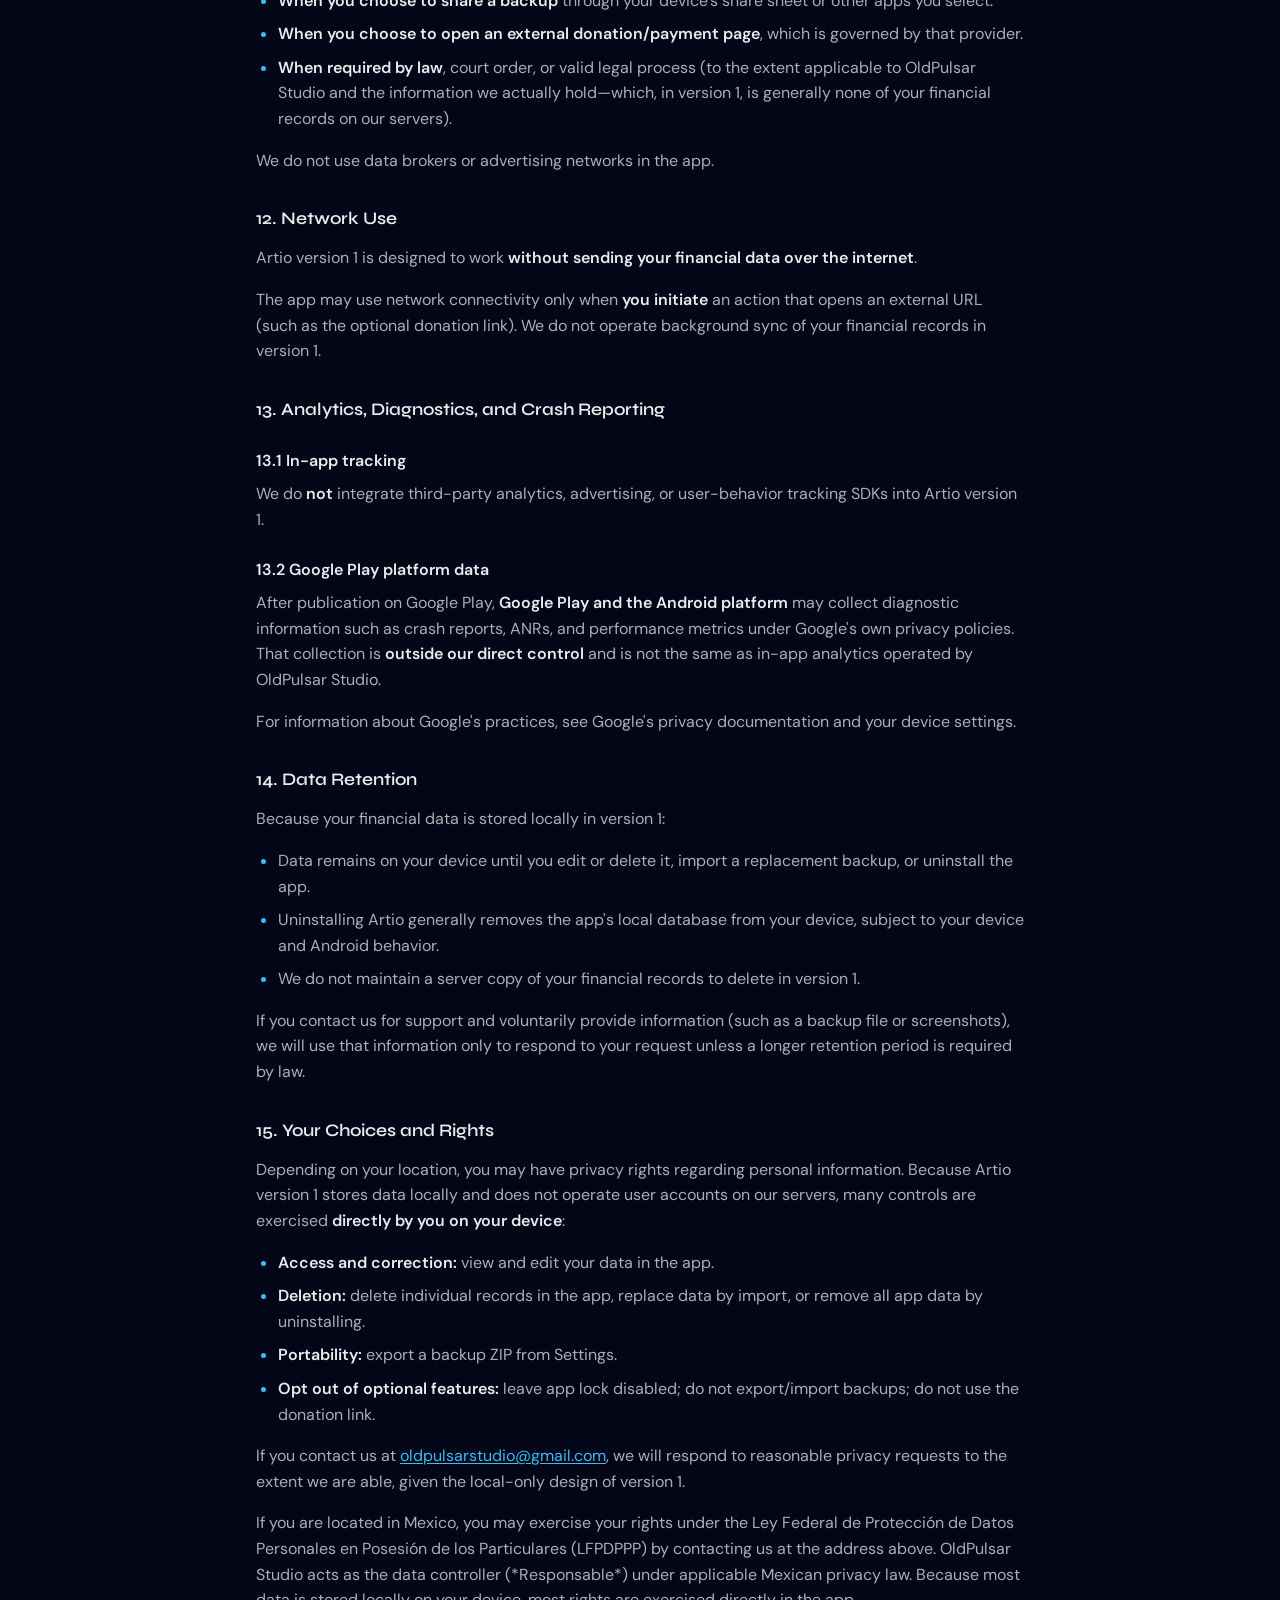
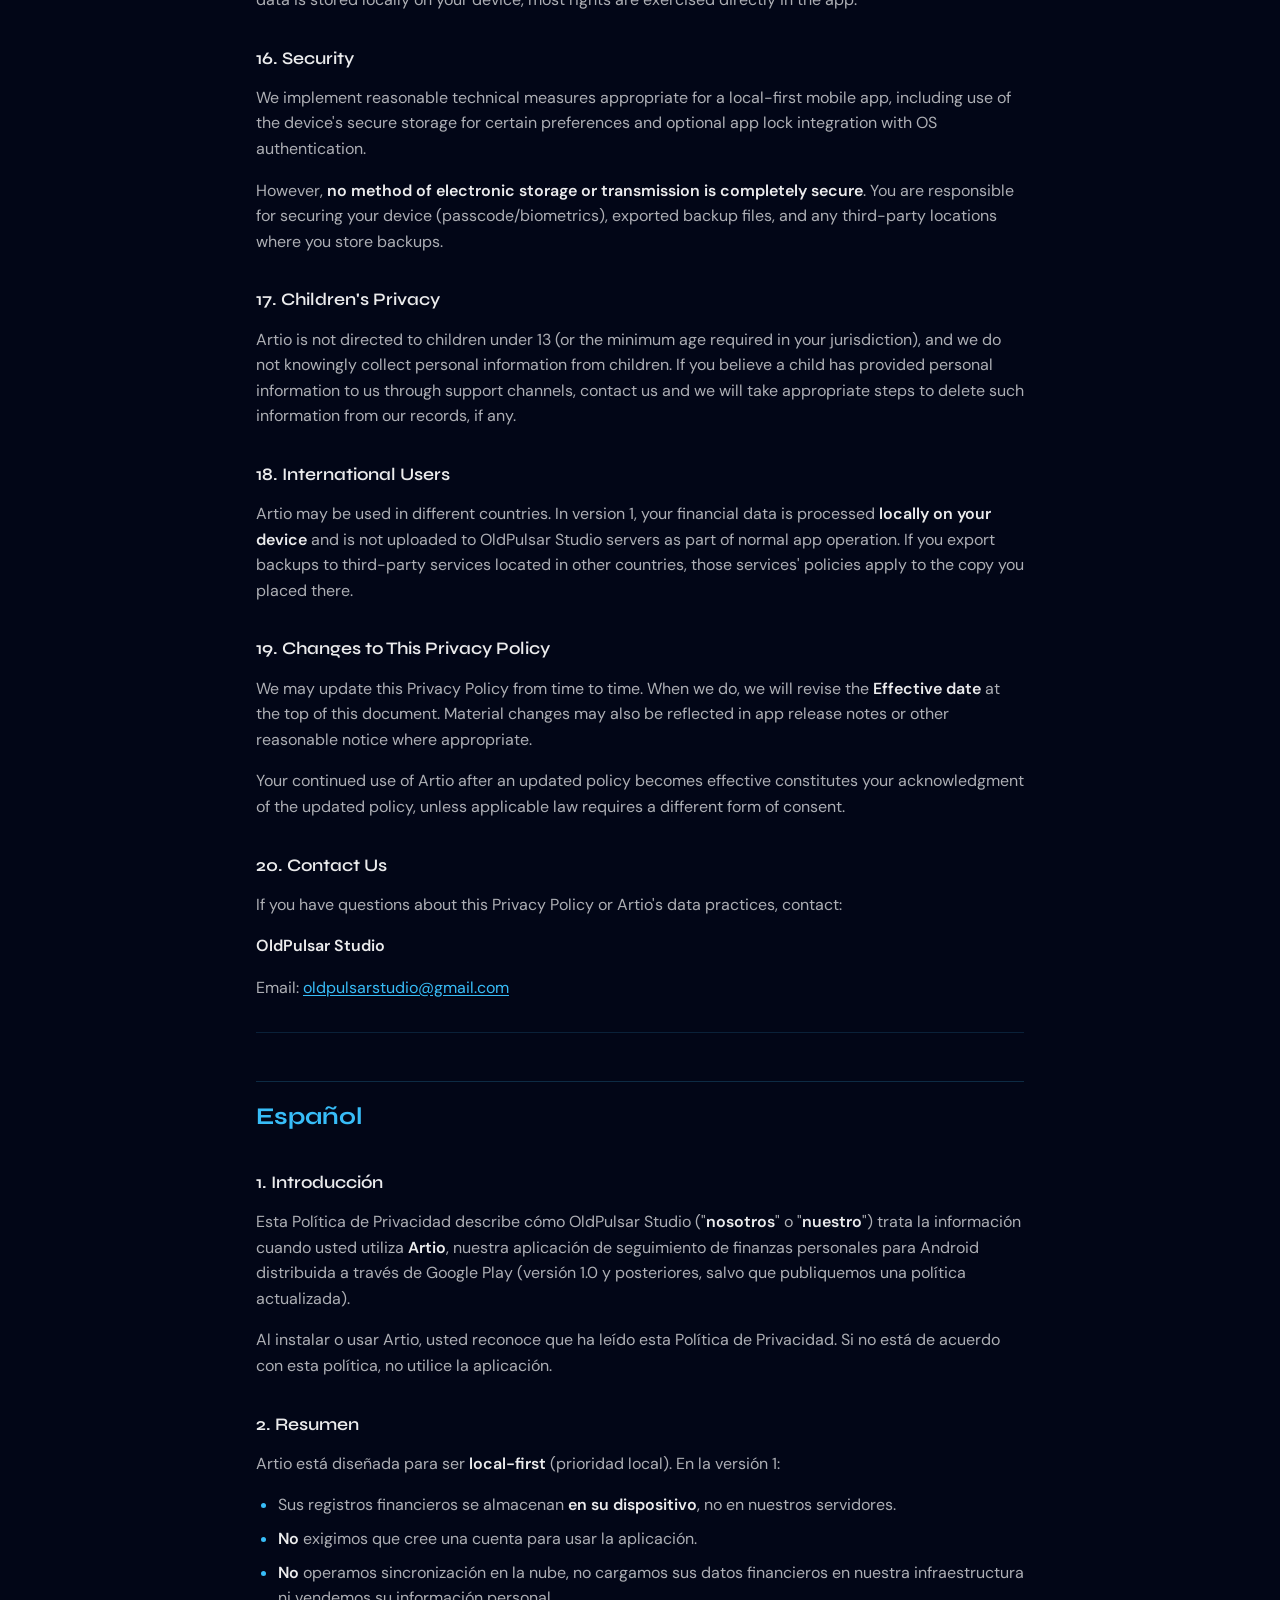
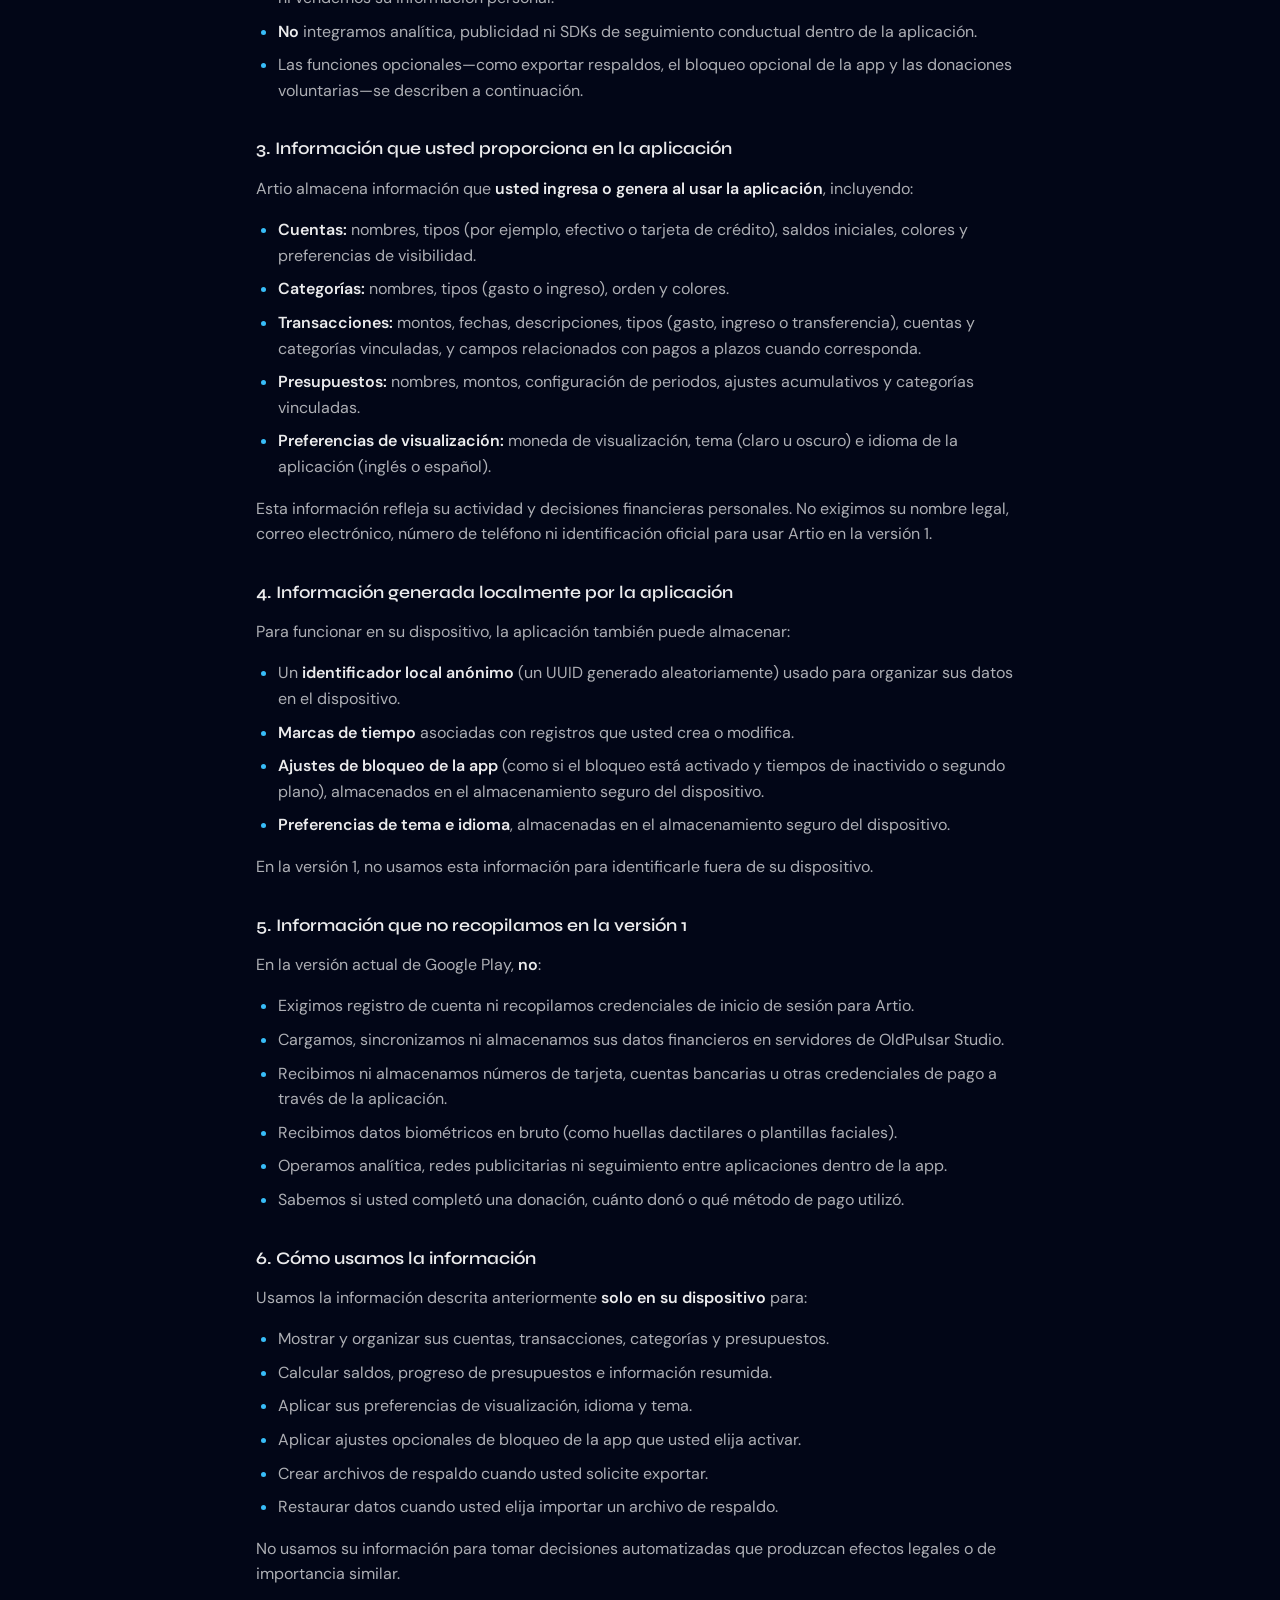
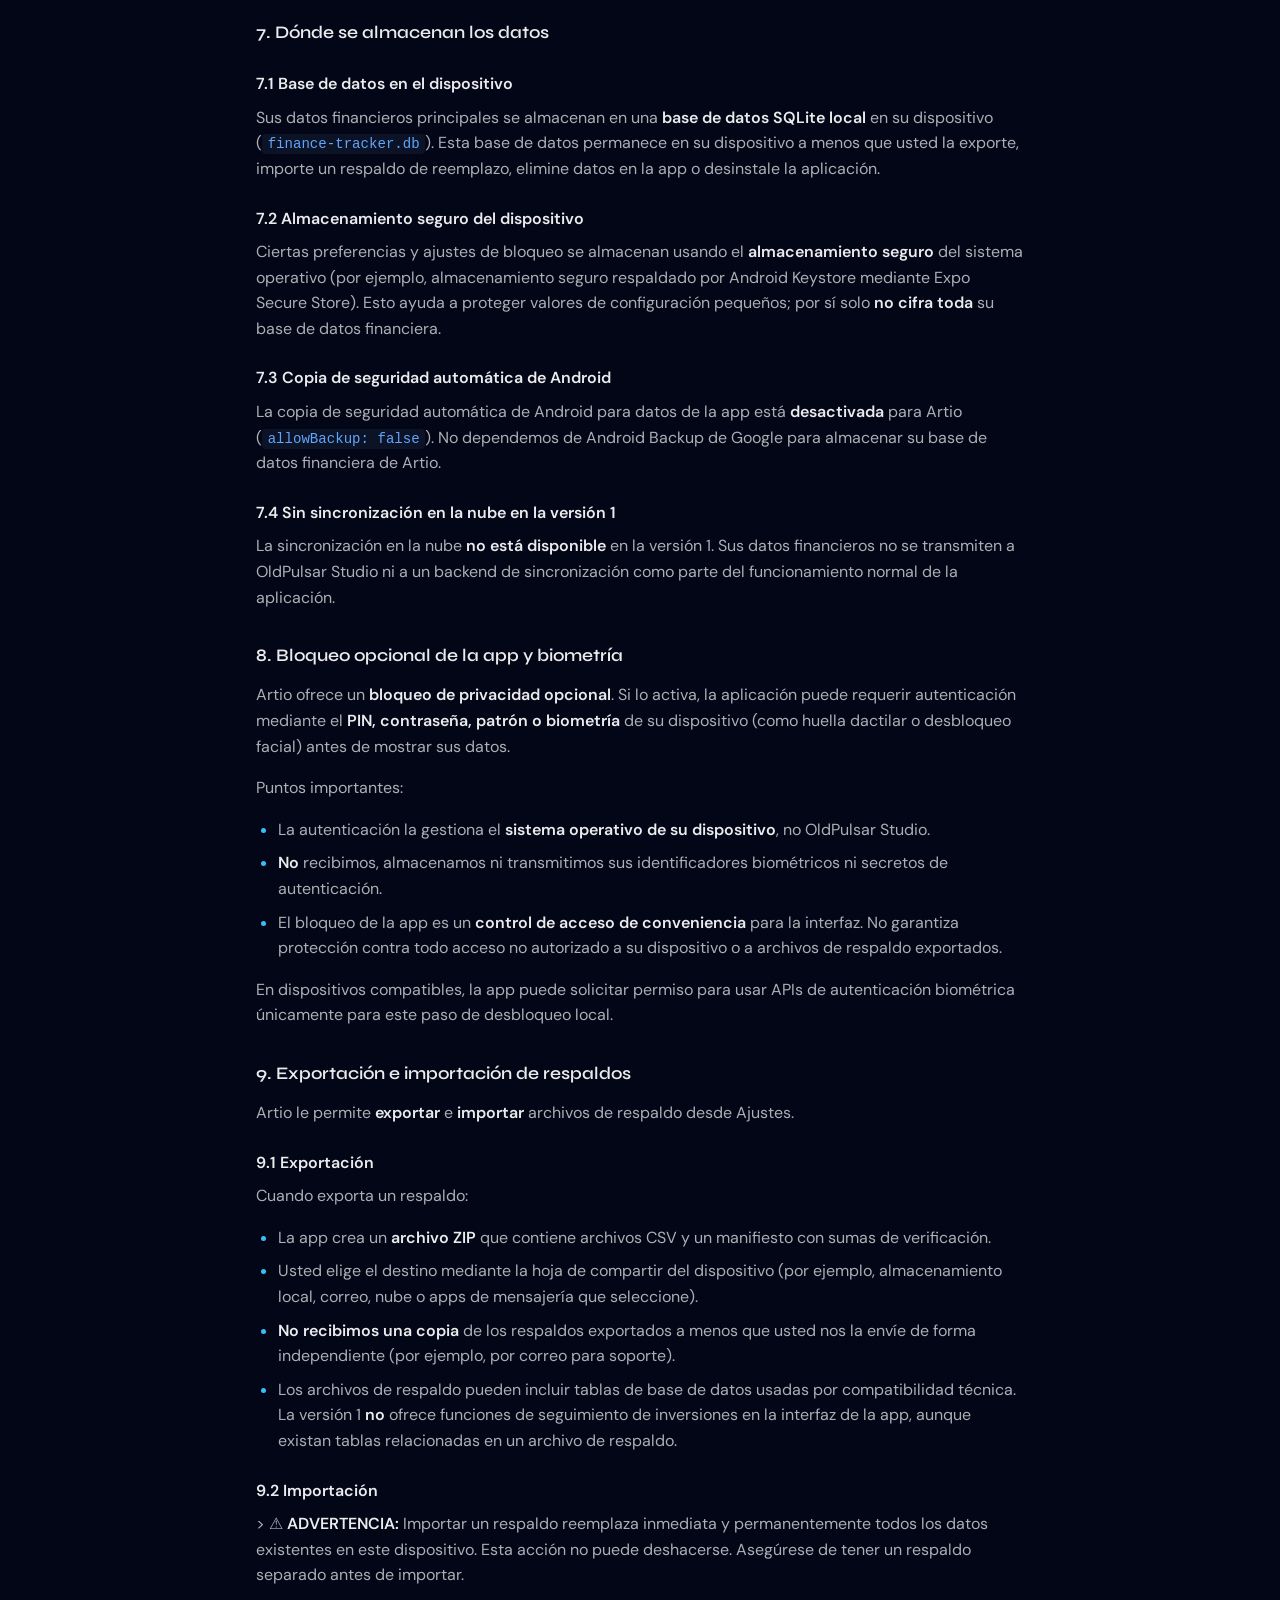
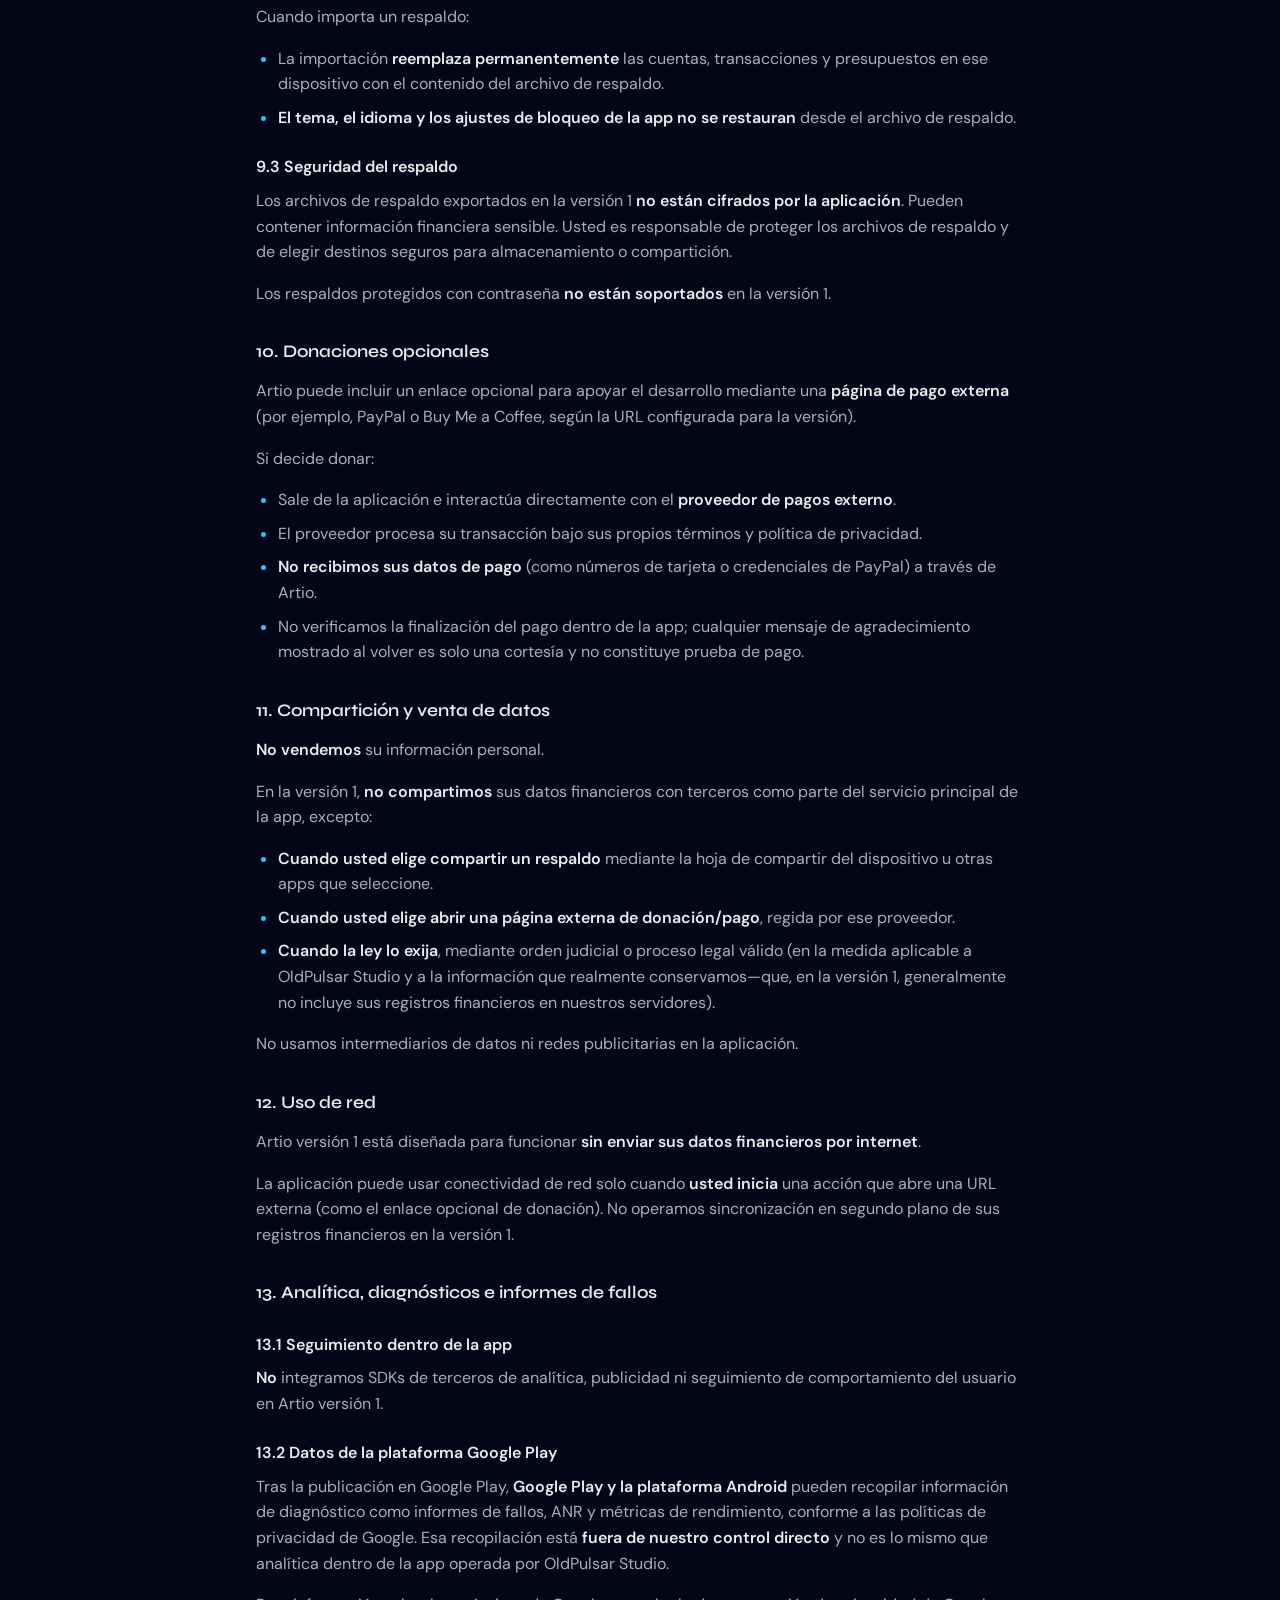
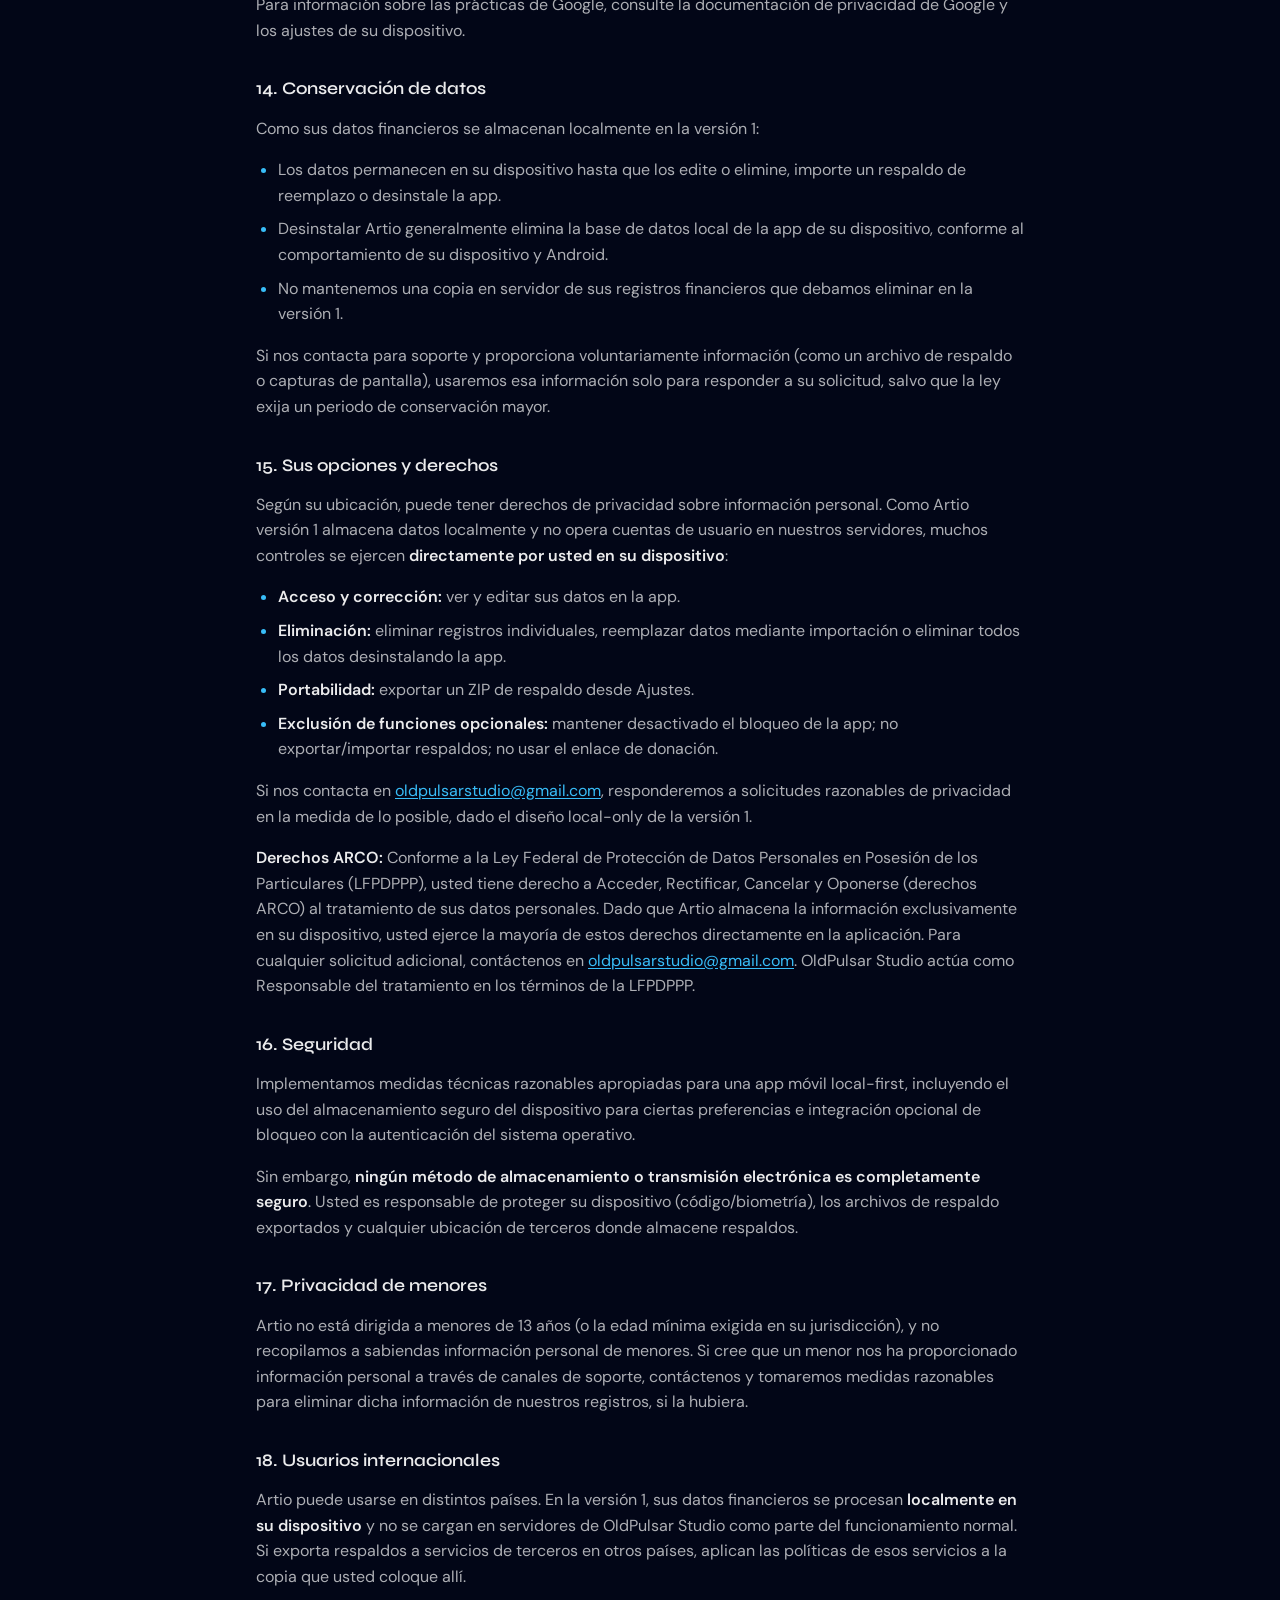
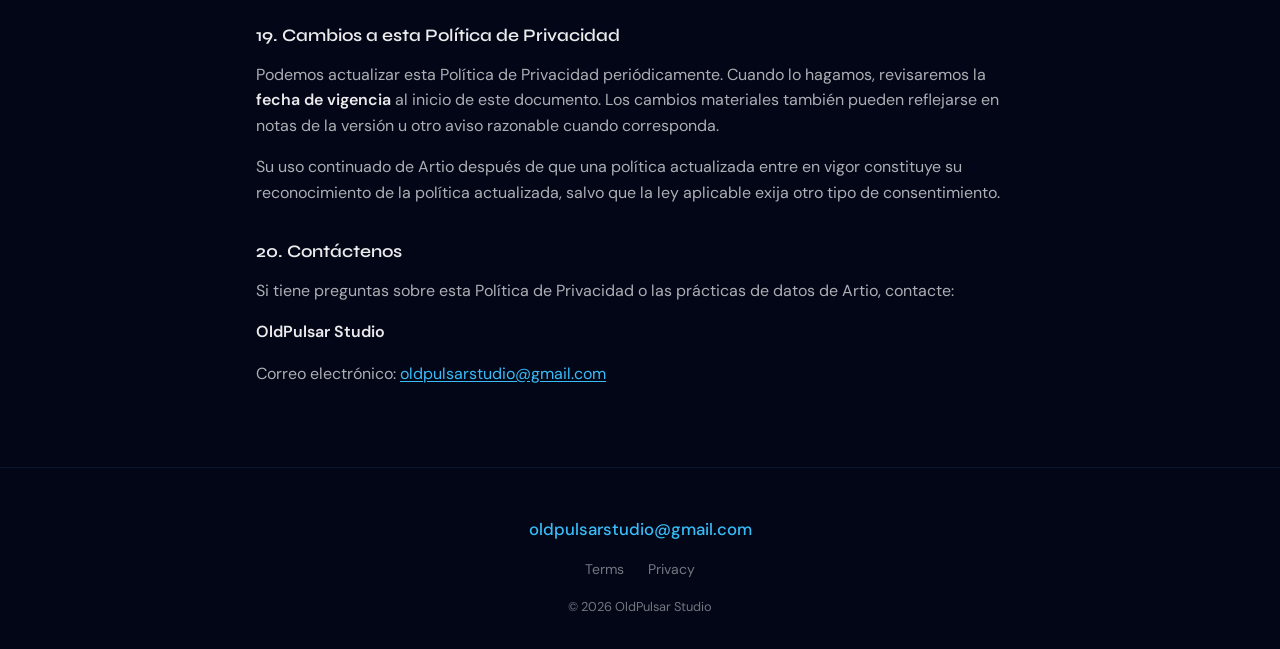
==== commit 3d0ee76a: "Rebuild Artio legal pages from v2 policy with bilingual content. Regenerate privacy and terms from p" ====
--- a/privacy/index.html
+++ b/privacy/index.html
@@ -7,6 +7,7 @@
   <meta name="theme-color" content="#020617">
   <title>Artio Privacy Policy — OldPulsar Studio</title>
   <link rel="icon" href="../assets/favicon.svg" type="image/svg+xml">
+  <link rel="apple-touch-icon" href="../assets/favicon.svg">
   <link rel="preconnect" href="https://fonts.googleapis.com">
   <link rel="preconnect" href="https://fonts.gstatic.com" crossorigin>
   <link href="https://fonts.googleapis.com/css2?family=DM+Sans:ital,opsz,wght@0,9..40,400;0,9..40,500;0,9..40,600&family=Syne:wght@600;700&display=swap" rel="stylesheet">
@@ -28,13 +29,19 @@
 
   <main class="page-legal">
     <div class="container legal">
+      <nav class="legal-lang-nav" aria-label="Language">
+        <a href="#english">English</a>
+        <a href="#espanol">Español</a>
+      </nav>
       <div class="legal-body">
       <h1>Artio Privacy Policy</h1>
       <p><strong>Effective date:</strong> May 28, 2026</p>
       <p><strong>App:</strong> Artio (Android package: <code>com.oldpulsar.finance</code>)</p>
       <p><strong>Developer:</strong> OldPulsar Studio</p>
       <p><strong>Contact:</strong> <a href="mailto:oldpulsarstudio@gmail.com">oldpulsarstudio@gmail.com</a></p>
+      <p>This document contains the Privacy Policy in English and Spanish.</p>
       <hr>
+      <h2 id="english" class="legal-lang-heading">English</h2>
       <h3 id="1-introduction">1. Introduction</h3>
       <p>This Privacy Policy describes how OldPulsar Studio ("<strong>we</strong>," "<strong>us</strong>," or "<strong>our</strong>") handles information when you use <strong>Artio</strong>, our personal finance tracking application for Android distributed through Google Play (version 1.0 and later, unless we publish an updated policy).</p>
       <p>By installing or using Artio, you acknowledge that you have read this Privacy Policy. If you do not agree with this policy, do not use the app.</p>
@@ -116,6 +123,7 @@
       <li>Backup files may include database tables used for technical compatibility. Version 1 does <strong>not</strong> offer investment tracking features in the app interface, even if related tables are present in a backup file.</li>
       </ul>
       <h4 id="9-2-import">9.2 Import</h4>
+      <p>> ⚠️ <strong>WARNING:</strong> Importing a backup immediately and permanently replaces all existing data on this device. This action cannot be undone. Ensure you have a separate backup before importing.</p>
       <p>When you import a backup:</p>
       <ul>
       <li>The import <strong>permanently replaces</strong> accounts, transactions, and budgets on that device with the contents of the backup file.</li>
@@ -149,7 +157,7 @@
       <h4 id="13-1-in-app-tracking">13.1 In-app tracking</h4>
       <p>We do <strong>not</strong> integrate third-party analytics, advertising, or user-behavior tracking SDKs into Artio version 1.</p>
       <h4 id="13-2-google-play-platform-data">13.2 Google Play platform data</h4>
-      <p>After publication on Google Play, <strong>Google</strong> may collect certain app performance and stability information through the Play Store and Android platform (for example, crash reports, ANRs, and aggregated vitals), subject to Google's policies. That collection is <strong>outside our direct control</strong> and is not the same as in-app analytics operated by OldPulsar Studio.</p>
+      <p>After publication on Google Play, <strong>Google Play and the Android platform</strong> may collect diagnostic information such as crash reports, ANRs, and performance metrics under Google's own privacy policies. That collection is <strong>outside our direct control</strong> and is not the same as in-app analytics operated by OldPulsar Studio.</p>
       <p>For information about Google's practices, see Google's privacy documentation and your device settings.</p>
       <h3 id="14-data-retention">14. Data Retention</h3>
       <p>Because your financial data is stored locally in version 1:</p>
@@ -168,6 +176,7 @@
       <li><strong>Opt out of optional features:</strong> leave app lock disabled; do not export/import backups; do not use the donation link.</li>
       </ul>
       <p>If you contact us at <a href="mailto:oldpulsarstudio@gmail.com">oldpulsarstudio@gmail.com</a>, we will respond to reasonable privacy requests to the extent we are able, given the local-only design of version 1.</p>
+      <p>If you are located in Mexico, you may exercise your rights under the Ley Federal de Protección de Datos Personales en Posesión de los Particulares (LFPDPPP) by contacting us at the address above. OldPulsar Studio acts as the data controller (*Responsable*) under applicable Mexican privacy law. Because most data is stored locally on your device, most rights are exercised directly in the app.</p>
       <h3 id="16-security">16. Security</h3>
       <p>We implement reasonable technical measures appropriate for a local-first mobile app, including use of the device's secure storage for certain preferences and optional app lock integration with OS authentication.</p>
       <p>However, <strong>no method of electronic storage or transmission is completely secure</strong>. You are responsible for securing your device (passcode/biometrics), exported backup files, and any third-party locations where you store backups.</p>
@@ -183,6 +192,156 @@
       <p><strong>OldPulsar Studio</strong></p>
       <p>Email: <a href="mailto:oldpulsarstudio@gmail.com">oldpulsarstudio@gmail.com</a></p>
       <hr>
+      <h2 id="espanol" class="legal-lang-heading">Español</h2>
+      <h3 id="es-1-introduccion">1. Introducción</h3>
+      <p>Esta Política de Privacidad describe cómo OldPulsar Studio ("<strong>nosotros</strong>" o "<strong>nuestro</strong>") trata la información cuando usted utiliza <strong>Artio</strong>, nuestra aplicación de seguimiento de finanzas personales para Android distribuida a través de Google Play (versión 1.0 y posteriores, salvo que publiquemos una política actualizada).</p>
+      <p>Al instalar o usar Artio, usted reconoce que ha leído esta Política de Privacidad. Si no está de acuerdo con esta política, no utilice la aplicación.</p>
+      <h3 id="es-2-resumen">2. Resumen</h3>
+      <p>Artio está diseñada para ser <strong>local-first</strong> (prioridad local). En la versión 1:</p>
+      <ul>
+      <li>Sus registros financieros se almacenan <strong>en su dispositivo</strong>, no en nuestros servidores.</li>
+      <li><strong>No</strong> exigimos que cree una cuenta para usar la aplicación.</li>
+      <li><strong>No</strong> operamos sincronización en la nube, no cargamos sus datos financieros en nuestra infraestructura ni vendemos su información personal.</li>
+      <li><strong>No</strong> integramos analítica, publicidad ni SDKs de seguimiento conductual dentro de la aplicación.</li>
+      <li>Las funciones opcionales—como exportar respaldos, el bloqueo opcional de la app y las donaciones voluntarias—se describen a continuación.</li>
+      </ul>
+      <h3 id="es-3-informacion-que-usted-proporciona-en-la-aplicacion">3. Información que usted proporciona en la aplicación</h3>
+      <p>Artio almacena información que <strong>usted ingresa o genera al usar la aplicación</strong>, incluyendo:</p>
+      <ul>
+      <li><strong>Cuentas:</strong> nombres, tipos (por ejemplo, efectivo o tarjeta de crédito), saldos iniciales, colores y preferencias de visibilidad.</li>
+      <li><strong>Categorías:</strong> nombres, tipos (gasto o ingreso), orden y colores.</li>
+      <li><strong>Transacciones:</strong> montos, fechas, descripciones, tipos (gasto, ingreso o transferencia), cuentas y categorías vinculadas, y campos relacionados con pagos a plazos cuando corresponda.</li>
+      <li><strong>Presupuestos:</strong> nombres, montos, configuración de periodos, ajustes acumulativos y categorías vinculadas.</li>
+      <li><strong>Preferencias de visualización:</strong> moneda de visualización, tema (claro u oscuro) e idioma de la aplicación (inglés o español).</li>
+      </ul>
+      <p>Esta información refleja su actividad y decisiones financieras personales. No exigimos su nombre legal, correo electrónico, número de teléfono ni identificación oficial para usar Artio en la versión 1.</p>
+      <h3 id="es-4-informacion-generada-localmente-por-la-aplicacion">4. Información generada localmente por la aplicación</h3>
+      <p>Para funcionar en su dispositivo, la aplicación también puede almacenar:</p>
+      <ul>
+      <li>Un <strong>identificador local anónimo</strong> (un UUID generado aleatoriamente) usado para organizar sus datos en el dispositivo.</li>
+      <li><strong>Marcas de tiempo</strong> asociadas con registros que usted crea o modifica.</li>
+      <li><strong>Ajustes de bloqueo de la app</strong> (como si el bloqueo está activado y tiempos de inactivido o segundo plano), almacenados en el almacenamiento seguro del dispositivo.</li>
+      <li><strong>Preferencias de tema e idioma</strong>, almacenadas en el almacenamiento seguro del dispositivo.</li>
+      </ul>
+      <p>En la versión 1, no usamos esta información para identificarle fuera de su dispositivo.</p>
+      <h3 id="es-5-informacion-que-no-recopilamos-en-la-version-1">5. Información que no recopilamos en la versión 1</h3>
+      <p>En la versión actual de Google Play, <strong>no</strong>:</p>
+      <ul>
+      <li>Exigimos registro de cuenta ni recopilamos credenciales de inicio de sesión para Artio.</li>
+      <li>Cargamos, sincronizamos ni almacenamos sus datos financieros en servidores de OldPulsar Studio.</li>
+      <li>Recibimos ni almacenamos números de tarjeta, cuentas bancarias u otras credenciales de pago a través de la aplicación.</li>
+      <li>Recibimos datos biométricos en bruto (como huellas dactilares o plantillas faciales).</li>
+      <li>Operamos analítica, redes publicitarias ni seguimiento entre aplicaciones dentro de la app.</li>
+      <li>Sabemos si usted completó una donación, cuánto donó o qué método de pago utilizó.</li>
+      </ul>
+      <h3 id="es-6-como-usamos-la-informacion">6. Cómo usamos la información</h3>
+      <p>Usamos la información descrita anteriormente <strong>solo en su dispositivo</strong> para:</p>
+      <ul>
+      <li>Mostrar y organizar sus cuentas, transacciones, categorías y presupuestos.</li>
+      <li>Calcular saldos, progreso de presupuestos e información resumida.</li>
+      <li>Aplicar sus preferencias de visualización, idioma y tema.</li>
+      <li>Aplicar ajustes opcionales de bloqueo de la app que usted elija activar.</li>
+      <li>Crear archivos de respaldo cuando usted solicite exportar.</li>
+      <li>Restaurar datos cuando usted elija importar un archivo de respaldo.</li>
+      </ul>
+      <p>No usamos su información para tomar decisiones automatizadas que produzcan efectos legales o de importancia similar.</p>
+      <h3 id="es-7-donde-se-almacenan-los-datos">7. Dónde se almacenan los datos</h3>
+      <h4 id="es-7-1-base-de-datos-en-el-dispositivo">7.1 Base de datos en el dispositivo</h4>
+      <p>Sus datos financieros principales se almacenan en una <strong>base de datos SQLite local</strong> en su dispositivo (<code>finance-tracker.db</code>). Esta base de datos permanece en su dispositivo a menos que usted la exporte, importe un respaldo de reemplazo, elimine datos en la app o desinstale la aplicación.</p>
+      <h4 id="es-7-2-almacenamiento-seguro-del-dispositivo">7.2 Almacenamiento seguro del dispositivo</h4>
+      <p>Ciertas preferencias y ajustes de bloqueo se almacenan usando el <strong>almacenamiento seguro</strong> del sistema operativo (por ejemplo, almacenamiento seguro respaldado por Android Keystore mediante Expo Secure Store). Esto ayuda a proteger valores de configuración pequeños; por sí solo <strong>no cifra toda</strong> su base de datos financiera.</p>
+      <h4 id="es-7-3-copia-de-seguridad-automatica-de-android">7.3 Copia de seguridad automática de Android</h4>
+      <p>La copia de seguridad automática de Android para datos de la app está <strong>desactivada</strong> para Artio (<code>allowBackup: false</code>). No dependemos de Android Backup de Google para almacenar su base de datos financiera de Artio.</p>
+      <h4 id="es-7-4-sin-sincronizacion-en-la-nube-en-la-version-1">7.4 Sin sincronización en la nube en la versión 1</h4>
+      <p>La sincronización en la nube <strong>no está disponible</strong> en la versión 1. Sus datos financieros no se transmiten a OldPulsar Studio ni a un backend de sincronización como parte del funcionamiento normal de la aplicación.</p>
+      <h3 id="es-8-bloqueo-opcional-de-la-app-y-biometria">8. Bloqueo opcional de la app y biometría</h3>
+      <p>Artio ofrece un <strong>bloqueo de privacidad opcional</strong>. Si lo activa, la aplicación puede requerir autenticación mediante el <strong>PIN, contraseña, patrón o biometría</strong> de su dispositivo (como huella dactilar o desbloqueo facial) antes de mostrar sus datos.</p>
+      <p>Puntos importantes:</p>
+      <ul>
+      <li>La autenticación la gestiona el <strong>sistema operativo de su dispositivo</strong>, no OldPulsar Studio.</li>
+      <li><strong>No</strong> recibimos, almacenamos ni transmitimos sus identificadores biométricos ni secretos de autenticación.</li>
+      <li>El bloqueo de la app es un <strong>control de acceso de conveniencia</strong> para la interfaz. No garantiza protección contra todo acceso no autorizado a su dispositivo o a archivos de respaldo exportados.</li>
+      </ul>
+      <p>En dispositivos compatibles, la app puede solicitar permiso para usar APIs de autenticación biométrica únicamente para este paso de desbloqueo local.</p>
+      <h3 id="es-9-exportacion-e-importacion-de-respaldos">9. Exportación e importación de respaldos</h3>
+      <p>Artio le permite <strong>exportar</strong> e <strong>importar</strong> archivos de respaldo desde Ajustes.</p>
+      <h4 id="es-9-1-exportacion">9.1 Exportación</h4>
+      <p>Cuando exporta un respaldo:</p>
+      <ul>
+      <li>La app crea un <strong>archivo ZIP</strong> que contiene archivos CSV y un manifiesto con sumas de verificación.</li>
+      <li>Usted elige el destino mediante la hoja de compartir del dispositivo (por ejemplo, almacenamiento local, correo, nube o apps de mensajería que seleccione).</li>
+      <li><strong>No recibimos una copia</strong> de los respaldos exportados a menos que usted nos la envíe de forma independiente (por ejemplo, por correo para soporte).</li>
+      <li>Los archivos de respaldo pueden incluir tablas de base de datos usadas por compatibilidad técnica. La versión 1 <strong>no</strong> ofrece funciones de seguimiento de inversiones en la interfaz de la app, aunque existan tablas relacionadas en un archivo de respaldo.</li>
+      </ul>
+      <h4 id="es-9-2-importacion">9.2 Importación</h4>
+      <p>> ⚠️ <strong>ADVERTENCIA:</strong> Importar un respaldo reemplaza inmediata y permanentemente todos los datos existentes en este dispositivo. Esta acción no puede deshacerse. Asegúrese de tener un respaldo separado antes de importar.</p>
+      <p>Cuando importa un respaldo:</p>
+      <ul>
+      <li>La importación <strong>reemplaza permanentemente</strong> las cuentas, transacciones y presupuestos en ese dispositivo con el contenido del archivo de respaldo.</li>
+      <li><strong>El tema, el idioma y los ajustes de bloqueo de la app no se restauran</strong> desde el archivo de respaldo.</li>
+      </ul>
+      <h4 id="es-9-3-seguridad-del-respaldo">9.3 Seguridad del respaldo</h4>
+      <p>Los archivos de respaldo exportados en la versión 1 <strong>no están cifrados por la aplicación</strong>. Pueden contener información financiera sensible. Usted es responsable de proteger los archivos de respaldo y de elegir destinos seguros para almacenamiento o compartición.</p>
+      <p>Los respaldos protegidos con contraseña <strong>no están soportados</strong> en la versión 1.</p>
+      <h3 id="es-10-donaciones-opcionales">10. Donaciones opcionales</h3>
+      <p>Artio puede incluir un enlace opcional para apoyar el desarrollo mediante una <strong>página de pago externa</strong> (por ejemplo, PayPal o Buy Me a Coffee, según la URL configurada para la versión).</p>
+      <p>Si decide donar:</p>
+      <ul>
+      <li>Sale de la aplicación e interactúa directamente con el <strong>proveedor de pagos externo</strong>.</li>
+      <li>El proveedor procesa su transacción bajo sus propios términos y política de privacidad.</li>
+      <li><strong>No recibimos sus datos de pago</strong> (como números de tarjeta o credenciales de PayPal) a través de Artio.</li>
+      <li>No verificamos la finalización del pago dentro de la app; cualquier mensaje de agradecimiento mostrado al volver es solo una cortesía y no constituye prueba de pago.</li>
+      </ul>
+      <h3 id="es-11-comparticion-y-venta-de-datos">11. Compartición y venta de datos</h3>
+      <p><strong>No vendemos</strong> su información personal.</p>
+      <p>En la versión 1, <strong>no compartimos</strong> sus datos financieros con terceros como parte del servicio principal de la app, excepto:</p>
+      <ul>
+      <li><strong>Cuando usted elige compartir un respaldo</strong> mediante la hoja de compartir del dispositivo u otras apps que seleccione.</li>
+      <li><strong>Cuando usted elige abrir una página externa de donación/pago</strong>, regida por ese proveedor.</li>
+      <li><strong>Cuando la ley lo exija</strong>, mediante orden judicial o proceso legal válido (en la medida aplicable a OldPulsar Studio y a la información que realmente conservamos—que, en la versión 1, generalmente no incluye sus registros financieros en nuestros servidores).</li>
+      </ul>
+      <p>No usamos intermediarios de datos ni redes publicitarias en la aplicación.</p>
+      <h3 id="es-12-uso-de-red">12. Uso de red</h3>
+      <p>Artio versión 1 está diseñada para funcionar <strong>sin enviar sus datos financieros por internet</strong>.</p>
+      <p>La aplicación puede usar conectividad de red solo cuando <strong>usted inicia</strong> una acción que abre una URL externa (como el enlace opcional de donación). No operamos sincronización en segundo plano de sus registros financieros en la versión 1.</p>
+      <h3 id="es-13-analitica-diagnosticos-e-informes-de-fallos">13. Analítica, diagnósticos e informes de fallos</h3>
+      <h4 id="es-13-1-seguimiento-dentro-de-la-app">13.1 Seguimiento dentro de la app</h4>
+      <p><strong>No</strong> integramos SDKs de terceros de analítica, publicidad ni seguimiento de comportamiento del usuario en Artio versión 1.</p>
+      <h4 id="es-13-2-datos-de-la-plataforma-google-play">13.2 Datos de la plataforma Google Play</h4>
+      <p>Tras la publicación en Google Play, <strong>Google Play y la plataforma Android</strong> pueden recopilar información de diagnóstico como informes de fallos, ANR y métricas de rendimiento, conforme a las políticas de privacidad de Google. Esa recopilación está <strong>fuera de nuestro control directo</strong> y no es lo mismo que analítica dentro de la app operada por OldPulsar Studio.</p>
+      <p>Para información sobre las prácticas de Google, consulte la documentación de privacidad de Google y los ajustes de su dispositivo.</p>
+      <h3 id="es-14-conservacion-de-datos">14. Conservación de datos</h3>
+      <p>Como sus datos financieros se almacenan localmente en la versión 1:</p>
+      <ul>
+      <li>Los datos permanecen en su dispositivo hasta que los edite o elimine, importe un respaldo de reemplazo o desinstale la app.</li>
+      <li>Desinstalar Artio generalmente elimina la base de datos local de la app de su dispositivo, conforme al comportamiento de su dispositivo y Android.</li>
+      <li>No mantenemos una copia en servidor de sus registros financieros que debamos eliminar en la versión 1.</li>
+      </ul>
+      <p>Si nos contacta para soporte y proporciona voluntariamente información (como un archivo de respaldo o capturas de pantalla), usaremos esa información solo para responder a su solicitud, salvo que la ley exija un periodo de conservación mayor.</p>
+      <h3 id="es-15-sus-opciones-y-derechos">15. Sus opciones y derechos</h3>
+      <p>Según su ubicación, puede tener derechos de privacidad sobre información personal. Como Artio versión 1 almacena datos localmente y no opera cuentas de usuario en nuestros servidores, muchos controles se ejercen <strong>directamente por usted en su dispositivo</strong>:</p>
+      <ul>
+      <li><strong>Acceso y corrección:</strong> ver y editar sus datos en la app.</li>
+      <li><strong>Eliminación:</strong> eliminar registros individuales, reemplazar datos mediante importación o eliminar todos los datos desinstalando la app.</li>
+      <li><strong>Portabilidad:</strong> exportar un ZIP de respaldo desde Ajustes.</li>
+      <li><strong>Exclusión de funciones opcionales:</strong> mantener desactivado el bloqueo de la app; no exportar/importar respaldos; no usar el enlace de donación.</li>
+      </ul>
+      <p>Si nos contacta en <a href="mailto:oldpulsarstudio@gmail.com">oldpulsarstudio@gmail.com</a>, responderemos a solicitudes razonables de privacidad en la medida de lo posible, dado el diseño local-only de la versión 1.</p>
+      <p><strong>Derechos ARCO:</strong> Conforme a la Ley Federal de Protección de Datos Personales en Posesión de los Particulares (LFPDPPP), usted tiene derecho a Acceder, Rectificar, Cancelar y Oponerse (derechos ARCO) al tratamiento de sus datos personales. Dado que Artio almacena la información exclusivamente en su dispositivo, usted ejerce la mayoría de estos derechos directamente en la aplicación. Para cualquier solicitud adicional, contáctenos en <a href="mailto:oldpulsarstudio@gmail.com">oldpulsarstudio@gmail.com</a>. OldPulsar Studio actúa como Responsable del tratamiento en los términos de la LFPDPPP.</p>
+      <h3 id="es-16-seguridad">16. Seguridad</h3>
+      <p>Implementamos medidas técnicas razonables apropiadas para una app móvil local-first, incluyendo el uso del almacenamiento seguro del dispositivo para ciertas preferencias e integración opcional de bloqueo con la autenticación del sistema operativo.</p>
+      <p>Sin embargo, <strong>ningún método de almacenamiento o transmisión electrónica es completamente seguro</strong>. Usted es responsable de proteger su dispositivo (código/biometría), los archivos de respaldo exportados y cualquier ubicación de terceros donde almacene respaldos.</p>
+      <h3 id="es-17-privacidad-de-menores">17. Privacidad de menores</h3>
+      <p>Artio no está dirigida a menores de 13 años (o la edad mínima exigida en su jurisdicción), y no recopilamos a sabiendas información personal de menores. Si cree que un menor nos ha proporcionado información personal a través de canales de soporte, contáctenos y tomaremos medidas razonables para eliminar dicha información de nuestros registros, si la hubiera.</p>
+      <h3 id="es-18-usuarios-internacionales">18. Usuarios internacionales</h3>
+      <p>Artio puede usarse en distintos países. En la versión 1, sus datos financieros se procesan <strong>localmente en su dispositivo</strong> y no se cargan en servidores de OldPulsar Studio como parte del funcionamiento normal. Si exporta respaldos a servicios de terceros en otros países, aplican las políticas de esos servicios a la copia que usted coloque allí.</p>
+      <h3 id="es-19-cambios-a-esta-politica-de-privacidad">19. Cambios a esta Política de Privacidad</h3>
+      <p>Podemos actualizar esta Política de Privacidad periódicamente. Cuando lo hagamos, revisaremos la <strong>fecha de vigencia</strong> al inicio de este documento. Los cambios materiales también pueden reflejarse en notas de la versión u otro aviso razonable cuando corresponda.</p>
+      <p>Su uso continuado de Artio después de que una política actualizada entre en vigor constituye su reconocimiento de la política actualizada, salvo que la ley aplicable exija otro tipo de consentimiento.</p>
+      <h3 id="es-20-contactenos">20. Contáctenos</h3>
+      <p>Si tiene preguntas sobre esta Política de Privacidad o las prácticas de datos de Artio, contacte:</p>
+      <p><strong>OldPulsar Studio</strong></p>
+      <p>Correo electrónico: <a href="mailto:oldpulsarstudio@gmail.com">oldpulsarstudio@gmail.com</a></p>
       </div>
     </div>
   </main>
--- a/style.css
+++ b/style.css
@@ -151,6 +151,7 @@
 .hero__stars {
   position: absolute;
   inset: 0;
+  z-index: 0;
   opacity: 0.85;
   background-image:
     radial-gradient(1px 1px at 10% 20%, rgba(255, 255, 255, 0.7), transparent),
@@ -176,6 +177,7 @@
 .hero__vignette {
   position: absolute;
   inset: 0;
+  z-index: 1;
   background: radial-gradient(ellipse 100% 80% at 50% 50%, transparent 30%, rgba(2, 6, 23, 0.75) 100%);
   pointer-events: none;
 }
@@ -183,6 +185,7 @@
 .hero__beam-wrap {
   position: absolute;
   inset: 0;
+  z-index: 2;
   overflow: hidden;
   pointer-events: none;
 }
@@ -207,8 +210,9 @@
     transparent 100%
   );
   filter: blur(18px);
-  opacity: 0.9;
-  animation: beamPulse 6s ease-in-out infinite;
+  opacity: 0.92;
+  animation: beamPulse 7s linear infinite;
+  will-change: opacity;
 }
 
 .hero__beam--sharp {
@@ -231,7 +235,11 @@
 @keyframes beamPulse {
   0%,
   100% {
-    opacity: 0.75;
+    opacity: 0.68;
+  }
+  25%,
+  75% {
+    opacity: 0.84;
   }
   50% {
     opacity: 1;
@@ -242,6 +250,7 @@
   position: absolute;
   top: 22%;
   left: 12%;
+  z-index: 3;
   width: clamp(4rem, 12vw, 7rem);
   height: clamp(4rem, 12vw, 7rem);
   pointer-events: none;
@@ -266,31 +275,48 @@
   border-radius: 50%;
   background: radial-gradient(circle at 40% 35%, var(--beam-hot) 0%, var(--beam-gold) 55%, #f59e0b 100%);
   box-shadow:
-    0 0 30px rgba(253, 224, 71, 0.6),
-    0 0 80px rgba(253, 224, 71, 0.35),
-    0 0 120px rgba(56, 189, 248, 0.15);
-  animation: coreGlow 5s ease-in-out infinite;
+    0 0 24px rgba(253, 224, 71, 0.5),
+    0 0 64px rgba(253, 224, 71, 0.28);
+}
+
+.hero__core::after {
+  content: "";
+  position: absolute;
+  inset: -55%;
+  border-radius: 50%;
+  background: radial-gradient(
+    circle,
+    rgba(255, 255, 255, 0.35) 0%,
+    rgba(253, 224, 71, 0.4) 28%,
+    rgba(253, 224, 71, 0.12) 52%,
+    transparent 72%
+  );
+  animation: coreGlow 7s linear infinite;
+  will-change: opacity;
 }
 
 @keyframes coreGlow {
   0%,
   100% {
-    box-shadow:
-      0 0 30px rgba(253, 224, 71, 0.55),
-      0 0 80px rgba(253, 224, 71, 0.3),
-      0 0 120px rgba(56, 189, 248, 0.12);
+    opacity: 0.35;
+  }
+  25%,
+  75% {
+    opacity: 0.62;
   }
   50% {
-    box-shadow:
-      0 0 40px rgba(253, 224, 71, 0.75),
-      0 0 100px rgba(253, 224, 71, 0.45),
-      0 0 140px rgba(56, 189, 248, 0.2);
+    opacity: 0.9;
   }
 }
 
 .hero__content {
   position: relative;
   max-width: 36rem;
+}
+
+.hero .container {
+  position: relative;
+  z-index: 4;
 }
 
 .hero__eyebrow {
@@ -422,27 +448,55 @@
   font-size: 0.95rem;
 }
 
+.project-card__links {
+  display: flex;
+  flex-wrap: wrap;
+  justify-content: center;
+  gap: 0.75rem;
+  margin-top: 0.25rem;
+}
+
 .project-card__link {
   display: inline-flex;
   align-items: center;
   justify-content: center;
+  min-width: 6.5rem;
   min-height: 2.75rem;
   padding: 0.6rem 1.25rem;
-  align-self: flex-start;
   font-weight: 500;
   font-size: 0.9rem;
-  color: var(--space-deep);
-  background: linear-gradient(135deg, var(--artio-amber) 0%, #e8940f 100%);
+  color: var(--text-primary);
+  background: rgba(6, 21, 18, 0.55);
+  border: 1px solid rgba(255, 255, 255, 0.18);
   border-radius: 0.5rem;
   transition:
-    filter 0.2s ease,
-    box-shadow 0.2s ease;
+    color 0.2s ease,
+    border-color 0.2s ease,
+    box-shadow 0.2s ease,
+    background 0.2s ease;
 }
 
 .project-card__link:hover {
-  color: var(--space-deep);
-  filter: brightness(1.08);
-  box-shadow: 0 0 20px rgba(245, 166, 35, 0.35);
+  color: var(--beam-hot);
+  background: rgba(6, 21, 18, 0.75);
+}
+
+.project-card__link--privacy {
+  border-color: rgba(245, 166, 35, 0.45);
+}
+
+.project-card__link--privacy:hover {
+  border-color: rgba(245, 166, 35, 0.75);
+  box-shadow: 0 0 16px rgba(245, 166, 35, 0.2);
+}
+
+.project-card__link--terms {
+  border-color: rgba(59, 130, 246, 0.45);
+}
+
+.project-card__link--terms:hover {
+  border-color: rgba(59, 130, 246, 0.75);
+  box-shadow: 0 0 16px rgba(59, 130, 246, 0.2);
 }
 
 /* —— Footer —— */
@@ -498,6 +552,29 @@
 
 .legal {
   max-width: 48rem;
+}
+
+.legal-lang-nav {
+  display: flex;
+  gap: 1rem;
+  margin-bottom: 2rem;
+  padding-bottom: 1rem;
+  border-bottom: 1px solid rgba(56, 189, 248, 0.15);
+}
+
+.legal-lang-nav a {
+  font-size: 0.9rem;
+  font-weight: 500;
+  color: var(--text-secondary);
+  padding: 0.35rem 0.75rem;
+  border-radius: 0.35rem;
+  border: 1px solid transparent;
+}
+
+.legal-lang-nav a:hover {
+  color: var(--accent-blue);
+  border-color: rgba(56, 189, 248, 0.25);
+  background: rgba(56, 189, 248, 0.08);
 }
 
 .legal-body h1 {
@@ -527,6 +604,12 @@
   border-top: 1px solid rgba(56, 189, 248, 0.2);
 }
 
+.legal-body h2#english {
+  margin-top: 2rem;
+  border-top: none;
+  padding-top: 0;
+}
+
 .legal-body h3 {
   font-family: var(--font-display);
   font-size: 1.1rem;
@@ -594,7 +677,7 @@
 
   .hero__stars,
   .hero__beam,
-  .hero__core {
+  .hero__core::after {
     animation: none;
   }
 }
@@ -603,25 +686,25 @@
 
 @media (max-width: 639px) {
   .hero__beam {
-    top: 8%;
+    top: calc(var(--header-h) + 0.75rem);
     left: -30%;
     width: 160vw;
     opacity: 0.65;
   }
 
   .hero__beam--sharp {
-    top: 10%;
+    top: calc(var(--header-h) + 1.75rem);
     opacity: 0.4;
   }
 
   .hero__core-wrap {
-    top: 12%;
+    top: calc(var(--header-h) + 2.75rem);
     left: 50%;
     transform: translateX(-50%);
   }
 
   .hero__content {
-    margin-top: clamp(8rem, 28vh, 12rem);
+    margin-top: calc(var(--header-h) + 7.5rem);
     text-align: center;
     margin-inline: auto;
   }
